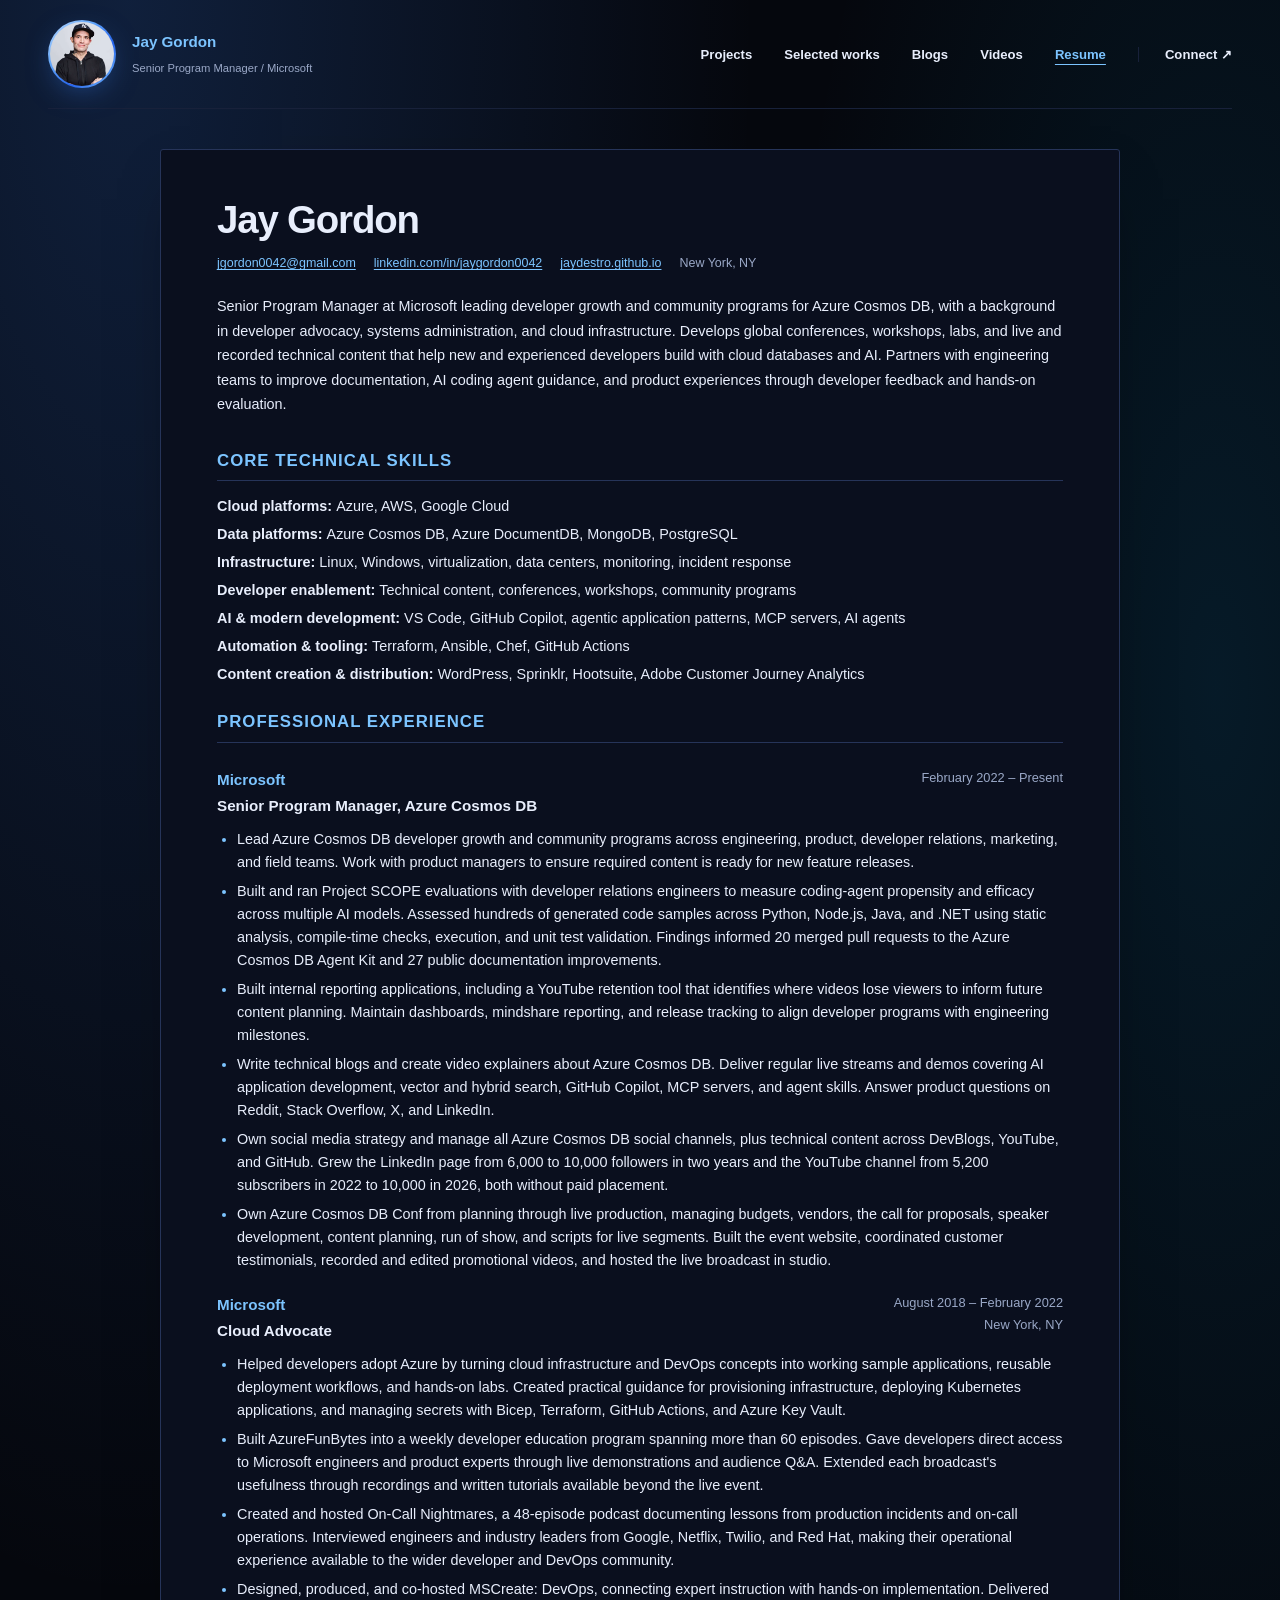
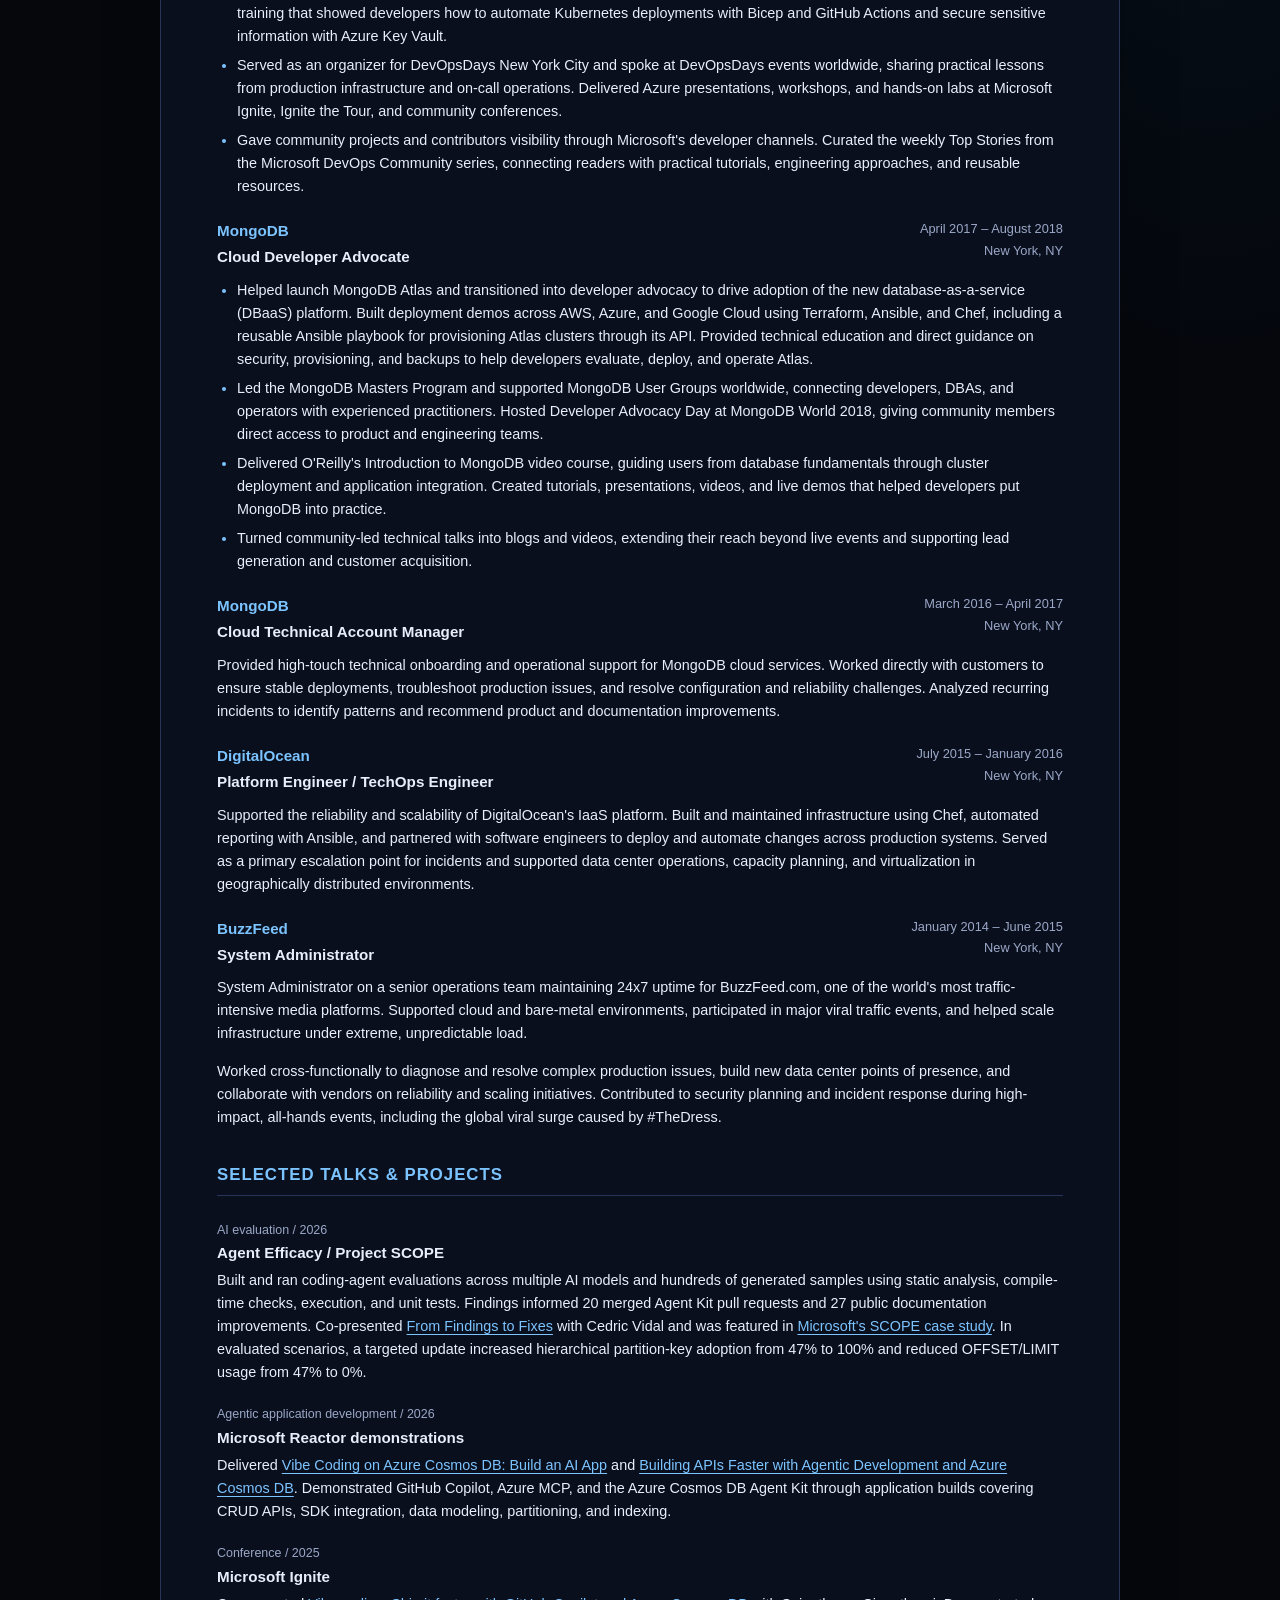
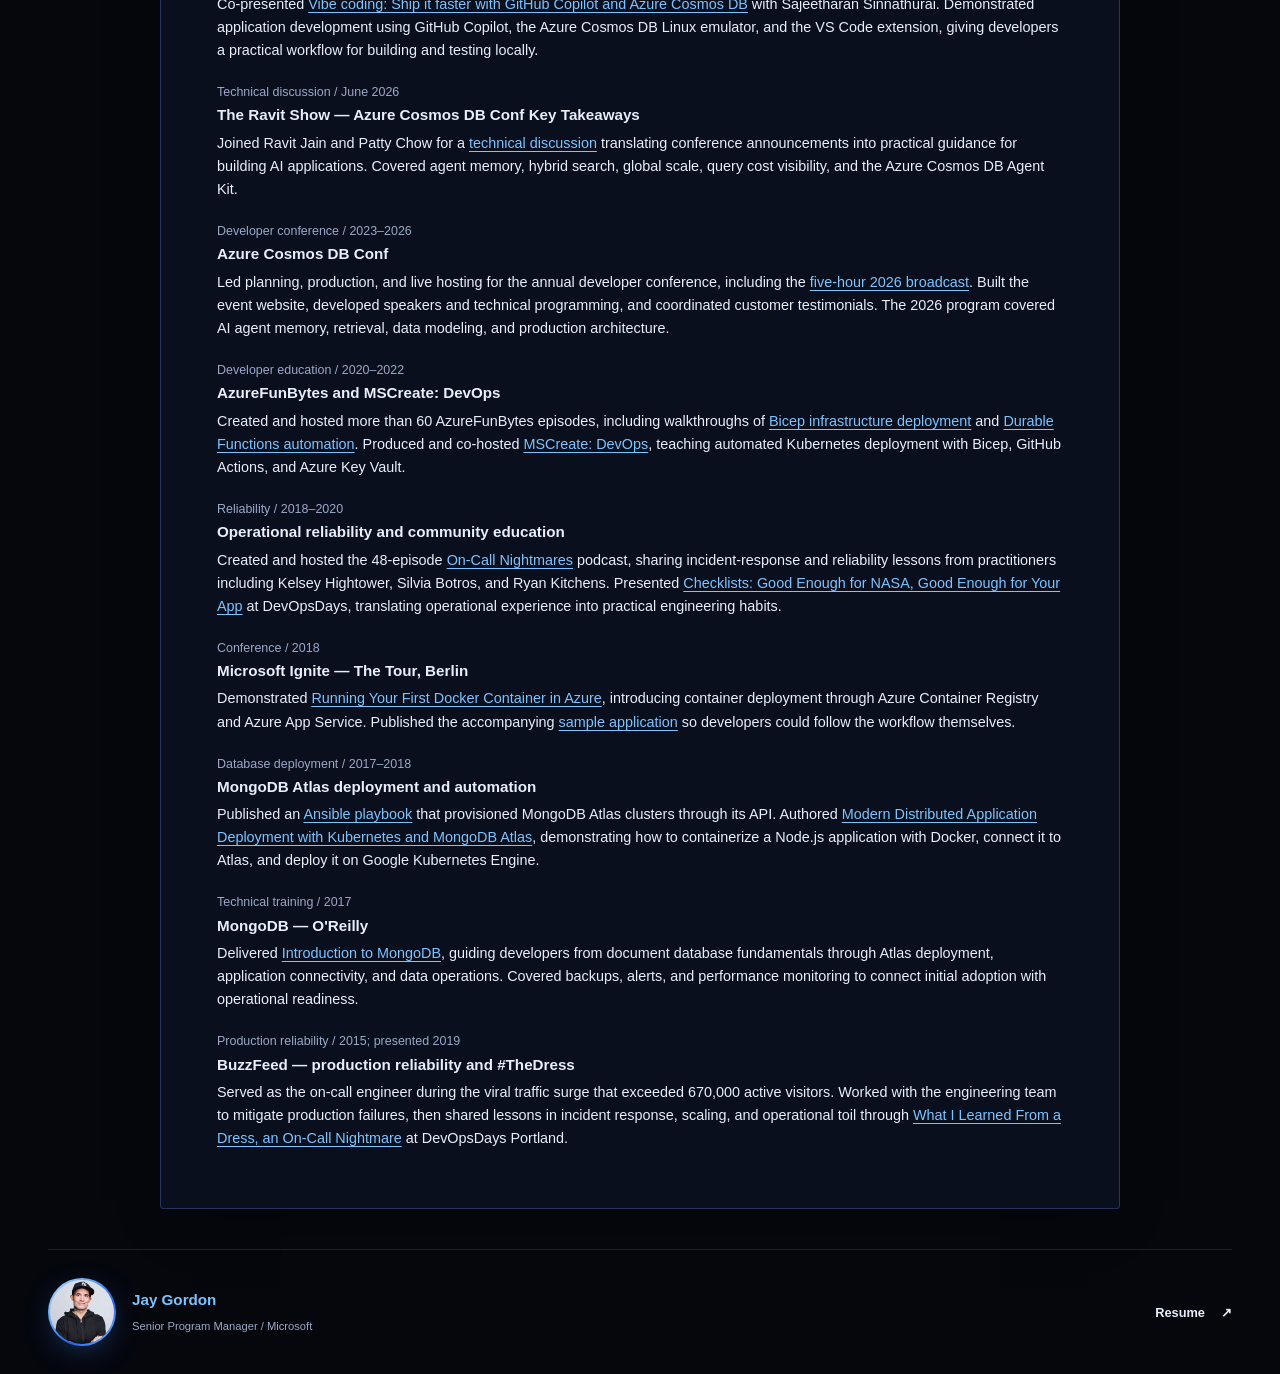
==== resume.html @ 2d87e518 "Refine portfolio layout and add document-style resume Separate blogs and videos with five featured e" ====
<!doctype html>
<html lang="en">
  <head>
    <meta charset="utf-8">
    <meta name="viewport" content="width=device-width, initial-scale=1">
    <meta name="theme-color" content="#05070d">
    <meta name="description" content="Jay Gordon's resume: developer growth, community programs, AI coding-agent evaluation, and cloud infrastructure experience at Microsoft, MongoDB, DigitalOcean, and BuzzFeed.">
    <meta property="og:type" content="website">
    <meta property="og:title" content="Resume | Jay Gordon">
    <meta property="og:description" content="Professional experience, technical skills, and selected talks and projects from Jay Gordon.">
    <meta property="og:url" content="https://jaydestro.github.io/resume.html">
    <meta property="og:image" content="https://jaydestro.github.io/headshot-960.jpg">
    <meta property="og:image:alt" content="Headshot of Jay Gordon">
    <title>Resume | Jay Gordon</title>
    <link rel="canonical" href="https://jaydestro.github.io/resume.html">
    <link rel="icon" href="favicon.svg" type="image/svg+xml">
    <link rel="stylesheet" href="styles.css">
  </head>
  <body>
    <a class="skip-link" href="#main">Skip to content</a>
    <header class="site-header wrap">
      <a class="site-identity" href="./" aria-label="Jay Gordon home">
        <span class="portrait-frame"><img src="headshot-480.webp" width="64" height="64" alt="" fetchpriority="high"></span>
        <span class="identity-copy"><span class="portrait-name">Jay Gordon</span><span>Senior Program Manager / Microsoft</span></span>
      </a>
      <nav aria-label="Main navigation">
        <a href="./#projects">Projects</a>
        <a href="./#selected-works">Selected works</a>
        <a href="./#blogs">Blogs</a>
        <a href="./#videos">Videos</a>
        <a href="resume.html" aria-current="page">Resume</a>
        <a href="./#connect">Connect <span aria-hidden="true">&#8599;</span></a>
      </nav>
    </header>

    <main id="main" class="resume-page wrap">
      <section class="resume-intro" aria-labelledby="resume-title">
        <h1 id="resume-title">Jay Gordon</h1>
        <div class="resume-contact">
          <a href="mailto:jgordon0042@gmail.com">jgordon0042@gmail.com</a>
          <a href="https://www.linkedin.com/in/jaygordon0042/">linkedin.com/in/jaygordon0042</a>
          <a href="https://jaydestro.github.io/">jaydestro.github.io</a>
          <span>New York, NY</span>
        </div>
        <p class="resume-summary">Senior Program Manager at Microsoft leading developer growth and community programs for Azure Cosmos DB, with a background in developer advocacy, systems administration, and cloud infrastructure. Develops global conferences, workshops, labs, and live and recorded technical content that help new and experienced developers build with cloud databases and AI. Partners with engineering teams to improve documentation, AI coding agent guidance, and product experiences through developer feedback and hands-on evaluation.</p>
      </section>

      <section class="resume-section" aria-labelledby="skills-title">
        <div class="resume-section-heading">
          <h2 id="skills-title">Core Technical Skills</h2>
        </div>
        <dl class="resume-skills">
          <div><dt>Cloud platforms</dt><dd>Azure, AWS, Google Cloud</dd></div>
          <div><dt>Data platforms</dt><dd>Azure Cosmos DB, Azure DocumentDB, MongoDB, PostgreSQL</dd></div>
          <div><dt>Infrastructure</dt><dd>Linux, Windows, virtualization, data centers, monitoring, incident response</dd></div>
          <div><dt>Developer enablement</dt><dd>Technical content, conferences, workshops, community programs</dd></div>
          <div><dt>AI &amp; modern development</dt><dd>VS Code, GitHub Copilot, agentic application patterns, MCP servers, AI agents</dd></div>
          <div><dt>Automation &amp; tooling</dt><dd>Terraform, Ansible, Chef, GitHub Actions</dd></div>
          <div><dt>Content creation &amp; distribution</dt><dd>WordPress, Sprinklr, Hootsuite, Adobe Customer Journey Analytics</dd></div>
        </dl>
      </section>

      <section class="resume-section" aria-labelledby="experience-title">
        <div class="resume-section-heading">
          <h2 id="experience-title">Professional Experience</h2>
        </div>
        <div class="resume-experience">
          <article class="resume-role">
            <header class="resume-role-heading">
              <div><p class="eyebrow">Microsoft</p><h3>Senior Program Manager, Azure Cosmos DB</h3></div>
              <p class="resume-date"><time datetime="2022-02">February 2022</time> &ndash; Present</p>
            </header>
            <ul>
              <li>Lead Azure Cosmos DB developer growth and community programs across engineering, product, developer relations, marketing, and field teams. Work with product managers to ensure required content is ready for new feature releases.</li>
              <li>Built and ran Project SCOPE evaluations with developer relations engineers to measure coding-agent propensity and efficacy across multiple AI models. Assessed hundreds of generated code samples across Python, Node.js, Java, and .NET using static analysis, compile-time checks, execution, and unit test validation. Findings informed 20 merged pull requests to the Azure Cosmos DB Agent Kit and 27 public documentation improvements.</li>
              <li>Built internal reporting applications, including a YouTube retention tool that identifies where videos lose viewers to inform future content planning. Maintain dashboards, mindshare reporting, and release tracking to align developer programs with engineering milestones.</li>
              <li>Write technical blogs and create video explainers about Azure Cosmos DB. Deliver regular live streams and demos covering AI application development, vector and hybrid search, GitHub Copilot, MCP servers, and agent skills. Answer product questions on Reddit, Stack Overflow, X, and LinkedIn.</li>
              <li>Own social media strategy and manage all Azure Cosmos DB social channels, plus technical content across DevBlogs, YouTube, and GitHub. Grew the LinkedIn page from 6,000 to 10,000 followers in two years and the YouTube channel from 5,200 subscribers in 2022 to 10,000 in 2026, both without paid placement.</li>
              <li>Own Azure Cosmos DB Conf from planning through live production, managing budgets, vendors, the call for proposals, speaker development, content planning, run of show, and scripts for live segments. Built the event website, coordinated customer testimonials, recorded and edited promotional videos, and hosted the live broadcast in studio.</li>
            </ul>
          </article>
          <article class="resume-role">
            <header class="resume-role-heading">
              <div><p class="eyebrow">Microsoft</p><h3>Cloud Advocate</h3></div>
              <p class="resume-date"><time datetime="2018-08">August 2018</time> &ndash; <time datetime="2022-02">February 2022</time><span>New York, NY</span></p>
            </header>
            <ul>
              <li>Helped developers adopt Azure by turning cloud infrastructure and DevOps concepts into working sample applications, reusable deployment workflows, and hands-on labs. Created practical guidance for provisioning infrastructure, deploying Kubernetes applications, and managing secrets with Bicep, Terraform, GitHub Actions, and Azure Key Vault.</li>
              <li>Built AzureFunBytes into a weekly developer education program spanning more than 60 episodes. Gave developers direct access to Microsoft engineers and product experts through live demonstrations and audience Q&amp;A. Extended each broadcast's usefulness through recordings and written tutorials available beyond the live event.</li>
              <li>Created and hosted On-Call Nightmares, a 48-episode podcast documenting lessons from production incidents and on-call operations. Interviewed engineers and industry leaders from Google, Netflix, Twilio, and Red Hat, making their operational experience available to the wider developer and DevOps community.</li>
              <li>Designed, produced, and co-hosted MSCreate: DevOps, connecting expert instruction with hands-on implementation. Delivered training that showed developers how to automate Kubernetes deployments with Bicep and GitHub Actions and secure sensitive information with Azure Key Vault.</li>
              <li>Served as an organizer for DevOpsDays New York City and spoke at DevOpsDays events worldwide, sharing practical lessons from production infrastructure and on-call operations. Delivered Azure presentations, workshops, and hands-on labs at Microsoft Ignite, Ignite the Tour, and community conferences.</li>
              <li>Gave community projects and contributors visibility through Microsoft's developer channels. Curated the weekly Top Stories from the Microsoft DevOps Community series, connecting readers with practical tutorials, engineering approaches, and reusable resources.</li>
            </ul>
          </article>
          <article class="resume-role">
            <header class="resume-role-heading">
              <div><p class="eyebrow">MongoDB</p><h3>Cloud Developer Advocate</h3></div>
              <p class="resume-date"><time datetime="2017-04">April 2017</time> &ndash; <time datetime="2018-08">August 2018</time><span>New York, NY</span></p>
            </header>
            <ul>
              <li>Helped launch MongoDB Atlas and transitioned into developer advocacy to drive adoption of the new database-as-a-service (DBaaS) platform. Built deployment demos across AWS, Azure, and Google Cloud using Terraform, Ansible, and Chef, including a reusable Ansible playbook for provisioning Atlas clusters through its API. Provided technical education and direct guidance on security, provisioning, and backups to help developers evaluate, deploy, and operate Atlas.</li>
              <li>Led the MongoDB Masters Program and supported MongoDB User Groups worldwide, connecting developers, DBAs, and operators with experienced practitioners. Hosted Developer Advocacy Day at MongoDB World 2018, giving community members direct access to product and engineering teams.</li>
              <li>Delivered O'Reilly's Introduction to MongoDB video course, guiding users from database fundamentals through cluster deployment and application integration. Created tutorials, presentations, videos, and live demos that helped developers put MongoDB into practice.</li>
              <li>Turned community-led technical talks into blogs and videos, extending their reach beyond live events and supporting lead generation and customer acquisition.</li>
            </ul>
          </article>
          <article class="resume-role">
            <header class="resume-role-heading">
              <div><p class="eyebrow">MongoDB</p><h3>Cloud Technical Account Manager</h3></div>
              <p class="resume-date"><time datetime="2016-03">March 2016</time> &ndash; <time datetime="2017-04">April 2017</time><span>New York, NY</span></p>
            </header>
            <p>Provided high-touch technical onboarding and operational support for MongoDB cloud services. Worked directly with customers to ensure stable deployments, troubleshoot production issues, and resolve configuration and reliability challenges. Analyzed recurring incidents to identify patterns and recommend product and documentation improvements.</p>
          </article>
          <article class="resume-role">
            <header class="resume-role-heading">
              <div><p class="eyebrow">DigitalOcean</p><h3>Platform Engineer / TechOps Engineer</h3></div>
              <p class="resume-date"><time datetime="2015-07">July 2015</time> &ndash; <time datetime="2016-01">January 2016</time><span>New York, NY</span></p>
            </header>
            <p>Supported the reliability and scalability of DigitalOcean's IaaS platform. Built and maintained infrastructure using Chef, automated reporting with Ansible, and partnered with software engineers to deploy and automate changes across production systems. Served as a primary escalation point for incidents and supported data center operations, capacity planning, and virtualization in geographically distributed environments.</p>
          </article>
          <article class="resume-role">
            <header class="resume-role-heading">
              <div><p class="eyebrow">BuzzFeed</p><h3>System Administrator</h3></div>
              <p class="resume-date"><time datetime="2014-01">January 2014</time> &ndash; <time datetime="2015-06">June 2015</time><span>New York, NY</span></p>
            </header>
            <p>System Administrator on a senior operations team maintaining 24x7 uptime for BuzzFeed.com, one of the world's most traffic-intensive media platforms. Supported cloud and bare-metal environments, participated in major viral traffic events, and helped scale infrastructure under extreme, unpredictable load.</p>
            <p>Worked cross-functionally to diagnose and resolve complex production issues, build new data center points of presence, and collaborate with vendors on reliability and scaling initiatives. Contributed to security planning and incident response during high-impact, all-hands events, including the global viral surge caused by #TheDress.</p>
          </article>
        </div>
      </section>

      <section class="resume-section" aria-labelledby="resume-work-title">
        <div class="resume-section-heading">
          <h2 id="resume-work-title">Selected Talks &amp; Projects</h2>
        </div>
        <div class="selected-work-grid">
          <article class="selected-work">
            <p class="eyebrow">AI evaluation / 2026</p>
            <h3>Agent Efficacy / Project SCOPE</h3>
            <p>Built and ran coding-agent evaluations across multiple AI models and hundreds of generated samples using static analysis, compile-time checks, execution, and unit tests. Findings informed 20 merged Agent Kit pull requests and 27 public documentation improvements. Co-presented <a href="https://www.youtube.com/watch?v=SxaKOmqX-rk">From Findings to Fixes</a> with Cedric Vidal and was featured in <a href="https://opensource.microsoft.com/blog/2026/10/19/introducing-scope-open-source-evaluation-for-ai-coding-agents/">Microsoft's SCOPE case study</a>. In evaluated scenarios, a targeted update increased hierarchical partition-key adoption from 47% to 100% and reduced OFFSET/LIMIT usage from 47% to 0%.</p>
          </article>
          <article class="selected-work">
            <p class="eyebrow">Agentic application development / 2026</p>
            <h3>Microsoft Reactor demonstrations</h3>
            <p>Delivered <a href="https://developer.microsoft.com/en-us/reactor/events/26885/">Vibe Coding on Azure Cosmos DB: Build an AI App</a> and <a href="https://developer.microsoft.com/en-us/reactor/events/27410/">Building APIs Faster with Agentic Development and Azure Cosmos DB</a>. Demonstrated GitHub Copilot, Azure MCP, and the Azure Cosmos DB Agent Kit through application builds covering CRUD APIs, SDK integration, data modeling, partitioning, and indexing.</p>
          </article>
          <article class="selected-work">
            <p class="eyebrow">Conference / 2025</p>
            <h3>Microsoft Ignite</h3>
            <p>Co-presented <a href="https://ignite.microsoft.com/en-US/sessions/THR708">Vibe coding: Ship it faster with GitHub Copilot and Azure Cosmos DB</a> with Sajeetharan Sinnathurai. Demonstrated application development using GitHub Copilot, the Azure Cosmos DB Linux emulator, and the VS Code extension, giving developers a practical workflow for building and testing locally.</p>
          </article>
          <article class="selected-work">
            <p class="eyebrow">Technical discussion / June 2026</p>
            <h3>The Ravit Show &mdash; Azure Cosmos DB Conf Key Takeaways</h3>
            <p>Joined Ravit Jain and Patty Chow for a <a href="https://www.youtube.com/watch?v=kJ-iS2vls7o">technical discussion</a> translating conference announcements into practical guidance for building AI applications. Covered agent memory, hybrid search, global scale, query cost visibility, and the Azure Cosmos DB Agent Kit.</p>
          </article>
          <article class="selected-work">
            <p class="eyebrow">Developer conference / 2023&ndash;2026</p>
            <h3>Azure Cosmos DB Conf</h3>
            <p>Led planning, production, and live hosting for the annual developer conference, including the <a href="https://developer.azurecosmosdb.com/conf/">five-hour 2026 broadcast</a>. Built the event website, developed speakers and technical programming, and coordinated customer testimonials. The 2026 program covered AI agent memory, retrieval, data modeling, and production architecture.</p>
          </article>
          <article class="selected-work">
            <p class="eyebrow">Developer education / 2020&ndash;2022</p>
            <h3>AzureFunBytes and MSCreate: DevOps</h3>
            <p>Created and hosted more than 60 AzureFunBytes episodes, including walkthroughs of <a href="https://devblogs.microsoft.com/devops/azurefunbytes-intro-to-bicep/">Bicep infrastructure deployment</a> and <a href="https://devblogs.microsoft.com/devops/azurefunbytes-episode-65-azure-durable-functions-for-automation-with-lbugnion/">Durable Functions automation</a>. Produced and co-hosted <a href="https://techcommunity.microsoft.com/discussions/itopstalkforum/join-us-at-mscreate-devops-on-learntv-october-21-2021/2860821/">MSCreate: DevOps</a>, teaching automated Kubernetes deployment with Bicep, GitHub Actions, and Azure Key Vault.</p>
          </article>
          <article class="selected-work">
            <p class="eyebrow">Reliability / 2018&ndash;2020</p>
            <h3>Operational reliability and community education</h3>
            <p>Created and hosted the 48-episode <a href="https://podcasts.apple.com/ca/podcast/on-call-nightmares-podcast/id1447430839">On-Call Nightmares</a> podcast, sharing incident-response and reliability lessons from practitioners including Kelsey Hightower, Silvia Botros, and Ryan Kitchens. Presented <a href="https://devopsdays.org/events/2019-new-york-city/program">Checklists: Good Enough for NASA, Good Enough for Your App</a> at DevOpsDays, translating operational experience into practical engineering habits.</p>
          </article>
          <article class="selected-work">
            <p class="eyebrow">Conference / 2018</p>
            <h3>Microsoft Ignite &mdash; The Tour, Berlin</h3>
            <p>Demonstrated <a href="https://learn.microsoft.com/en-us/shows/devops-lab/running-your-first-docker-container-in-azure">Running Your First Docker Container in Azure</a>, introducing container deployment through Azure Container Registry and Azure App Service. Published the accompanying <a href="https://github.com/jaydestro/demo-app">sample application</a> so developers could follow the workflow themselves.</p>
          </article>
          <article class="selected-work">
            <p class="eyebrow">Database deployment / 2017&ndash;2018</p>
            <h3>MongoDB Atlas deployment and automation</h3>
            <p>Published an <a href="https://github.com/jaydestro/atlas-ansible">Ansible playbook</a> that provisioned MongoDB Atlas clusters through its API. Authored <a href="https://medium.com/google-cloud/modern-distributed-application-deployment-with-kubernetes-and-mongodb-atlas-4ec9eff5bab2">Modern Distributed Application Deployment with Kubernetes and MongoDB Atlas</a>, demonstrating how to containerize a Node.js application with Docker, connect it to Atlas, and deploy it on Google Kubernetes Engine.</p>
          </article>
          <article class="selected-work">
            <p class="eyebrow">Technical training / 2017</p>
            <h3>MongoDB &mdash; O'Reilly</h3>
            <p>Delivered <a href="https://www.oreilly.com/videos/introduction-to-mongodb/9781492027065/">Introduction to MongoDB</a>, guiding developers from document database fundamentals through Atlas deployment, application connectivity, and data operations. Covered backups, alerts, and performance monitoring to connect initial adoption with operational readiness.</p>
          </article>
          <article class="selected-work">
            <p class="eyebrow">Production reliability / 2015; presented 2019</p>
            <h3>BuzzFeed &mdash; production reliability and #TheDress</h3>
            <p>Served as the on-call engineer during the viral traffic surge that exceeded 670,000 active visitors. Worked with the engineering team to mitigate production failures, then shared lessons in incident response, scaling, and operational toil through <a href="https://devopsdays.org/events/2019-portland/program/jay-gordon">What I Learned From a Dress, an On-Call Nightmare</a> at DevOpsDays Portland.</p>
          </article>
        </div>
      </section>
    </main>
    <footer class="site-footer wrap">
      <a class="site-identity" href="./" aria-label="Jay Gordon home">
        <span class="portrait-frame"><img src="headshot-480.webp" width="64" height="64" alt="" loading="lazy"></span>
        <span class="identity-copy"><span class="portrait-name">Jay Gordon</span><span>Senior Program Manager / Microsoft</span></span>
      </a>
      <a class="text-link" href="resume.html" aria-current="page">Resume <span aria-hidden="true">&#8599;</span></a>
    </footer>
  </body>
</html>
---- styles.css ----
:root {
  color-scheme: dark;
  --paper: #05070d;
  --ink: #e8eefc;
  --muted: #9aa8c7;
  --line: #18213a;
  --line-strong: #263459;
  --surface: #0a0f1e;
  --surface-raised: #0b1430;
  --accent: #60a5fa;
  --accent-ink: #05070d;
  --accent-soft: #7cc4ff;
  --gradient-accent: linear-gradient(135deg, #93c5fd 0%, #60a5fa 45%, #3b82f6 100%);
  --gradient-accent-hover: linear-gradient(135deg, #bfdbfe 0%, #93c5fd 45%, #60a5fa 100%);
  --gradient-text: linear-gradient(100deg, #bfdbfe 0%, #60a5fa 55%, #3b82f6 100%);
  --gradient-panel: linear-gradient(160deg, #12285a 0%, #0b1430 55%, #060a18 100%);
  --gradient-card: linear-gradient(180deg, #0c1428 0%, #080d1b 100%);
  --gradient-card-featured: linear-gradient(160deg, #13295a 0%, #0b1736 60%, #080d1b 100%);
  --gradient-band: linear-gradient(180deg, #070c1a 0%, #0b1530 50%, #070c1a 100%);
  --serif: Georgia, "Times New Roman", serif;
  --sans: "Segoe UI", "Helvetica Neue", Arial, sans-serif;
}

* { box-sizing: border-box; }
html { scroll-behavior: smooth; scroll-padding-top: 2rem; }
body { margin: 0; background: radial-gradient(ellipse 70% 50% at 10% 0%, rgba(59, 130, 246, .20), transparent 70%), radial-gradient(ellipse 50% 40% at 95% 15%, rgba(14, 165, 233, .12), transparent 70%), var(--paper); color: var(--ink); font-family: var(--sans); -webkit-font-smoothing: antialiased; }
a { color: inherit; text-decoration: none; }
a:hover { text-decoration: underline; text-underline-offset: .25em; }
a:focus-visible { outline: 3px solid var(--accent); outline-offset: 6px; border-radius: 2px; }
::selection { background: var(--accent); color: var(--accent-ink); }
p { line-height: 1.7; }
h1, h2, h3, p { margin-top: 0; }
.wrap { width: min(1200px, calc(100% - 96px)); margin-inline: auto; }
.serif { font-family: var(--serif); font-style: italic; font-weight: 400; }
h1 .serif, h2 .serif { color: var(--accent-soft); background: var(--gradient-text); -webkit-background-clip: text; background-clip: text; -webkit-text-fill-color: transparent; padding-right: .08em; }
.eyebrow { font-size: .69rem; font-weight: 650; letter-spacing: .13em; text-transform: uppercase; }
.skip-link { position: absolute; top: -100px; left: 16px; padding: 12px 20px; background: var(--accent); color: var(--accent-ink); z-index: 5; }
.skip-link:focus { top: 12px; }
.site-header { min-height: 108px; display: flex; flex-wrap: wrap; justify-content: space-between; align-items: center; gap: 24px; padding-block: 20px; border-bottom: 1px solid var(--line); }
.site-identity { display: inline-flex; align-items: center; gap: 16px; }
.site-identity:hover { text-decoration: none; }
.identity-copy { display: flex; flex-direction: column; gap: 6px; font-size: .7rem; color: var(--muted); line-height: 1.5; }
nav { display: flex; align-items: center; gap: 32px; font-size: .82rem; font-weight: 600; }
nav a:last-child { padding-left: 26px; border-left: 1px solid var(--line); }
nav a[aria-current="page"] { color: var(--accent-soft); text-decoration: underline; text-underline-offset: .4em; }
.hero { display: grid; grid-template-columns: minmax(0, 1fr) minmax(0, 1fr); gap: 56px; padding-block: 64px 80px; align-items: center; }
h1 { font-size: clamp(3.8rem, 6.7vw, 6rem); font-weight: 550; line-height: 1.02; letter-spacing: -.065em; margin-bottom: 30px; }
.hero-intro { font-size: 1.18rem; font-weight: 550; margin-bottom: 12px; letter-spacing: -.02em; }
.hero-description { max-width: 520px; font-size: .94rem; color: var(--muted); }
.hero-actions, .connect-links { display: flex; align-items: center; flex-wrap: wrap; gap: 26px; margin-top: 30px; }
.hero-social-links { display: flex; align-items: center; flex-wrap: wrap; gap: 26px; }
.button { display: inline-flex; align-items: center; justify-content: center; gap: 24px; padding: 16px 21px; background: var(--gradient-accent); color: var(--accent-ink); border: 0; border-radius: 2px; font-size: .8rem; font-weight: 600; box-shadow: 0 8px 24px -10px rgba(59, 130, 246, .7); transition: box-shadow .15s; }
.button:hover { background: var(--gradient-accent-hover); box-shadow: 0 10px 30px -8px rgba(96, 165, 250, .85); text-decoration: none; }
.text-link { font-size: .8rem; font-weight: 600; display: inline-flex; gap: 16px; align-items: center; }
.portrait-frame { flex: 0 0 68px; padding: 2px; border-radius: 50%; background: linear-gradient(135deg, #bfdbfe 0%, #60a5fa 35%, #2563eb 65%, #7cc4ff 100%); box-shadow: 0 8px 32px -12px rgba(59, 130, 246, .65); }
.portrait-frame img { display: block; width: 64px; height: 64px; object-fit: cover; object-position: center 20%; border-radius: 50%; }
.portrait-name { color: var(--accent-soft); font-size: .95rem; font-weight: 650; }
.hero-video { min-width: 0; margin: 0; }
.video-frame { overflow: hidden; border: 1px solid var(--line-strong); border-radius: 6px; background: var(--surface); box-shadow: 0 24px 70px -35px rgba(59, 130, 246, .5); }
.video-frame iframe { display: block; width: 100%; height: auto; aspect-ratio: 16 / 9; border: 0; }
.hero-video figcaption { display: flex; flex-wrap: wrap; justify-content: space-between; align-items: center; gap: 12px; margin-top: 16px; color: var(--muted); font-size: .7rem; }
.hero-video .text-link { font-size: .7rem; }
.focus-strip { border-block: 1px solid var(--line); background: linear-gradient(90deg, rgba(59, 130, 246, .10), transparent 60%); }
.focus-content { min-height: 82px; display: flex; align-items: center; gap: 44px; }
.focus-content .eyebrow { white-space: nowrap; color: var(--muted); }
.focus-content p, .focus-content .eyebrow { margin-bottom: 0; }
.focus-content p { font-size: .9rem; font-weight: 500; }
.focus-content p span { color: var(--muted); margin-inline: 25px; }
.section { padding-block: 86px; }
.section-heading { display: flex; justify-content: space-between; align-items: end; gap: 24px; margin-bottom: 38px; }
.section-heading .text-link { margin-bottom: 8px; }
.section .eyebrow { margin-bottom: 15px; }
h2 { font-size: clamp(2.4rem, 4vw, 3.5rem); line-height: 1.1; letter-spacing: -.055em; font-weight: 500; margin-bottom: 0; }
.project-grid { display: grid; grid-template-columns: repeat(2, minmax(0, 1fr)); gap: 18px; }
.project-card { position: relative; padding: 27px 25px 22px; border: 1px solid var(--line); display: flex; flex-direction: column; background: var(--gradient-card); border-radius: 3px; }
.project-card.featured { background: var(--gradient-card-featured); border-color: #2c4a8a; }
.card-top { display: flex; align-items: center; justify-content: space-between; gap: 10px; margin-bottom: 50px; }
.project-number { font-family: var(--serif); font-style: italic; font-size: 1rem; color: var(--muted); }
.tag { border: 1px solid var(--line-strong); color: var(--muted); border-radius: 30px; font-size: .57rem; padding: 5px 9px; }
.project-card h3 { font-size: 1.5rem; line-height: 1.2; letter-spacing: -.04em; font-weight: 550; margin-bottom: 18px; padding-right: 20px; }
.project-card h3 a::after { content: ""; position: absolute; inset: 0; }
.project-card:focus-within { outline: 3px solid var(--accent); outline-offset: 4px; }
.project-card:hover { border-color: var(--accent-soft); }
.card-arrow { position: absolute; right: 25px; font-size: 1.1rem; font-weight: 400; }
.project-card > p { font-size: .83rem; color: var(--muted); margin-bottom: 28px; }
.card-bottom { display: flex; flex-wrap: wrap; gap: 8px 14px; justify-content: space-between; border-top: 1px solid var(--line-strong); padding-top: 17px; margin-top: auto; font-size: .59rem; color: var(--muted); line-height: 1.5; }
.selected-work-grid { display: grid; grid-template-columns: repeat(2, minmax(0, 1fr)); gap: 0 36px; }
.selected-work { border-top: 1px solid var(--line-strong); padding-block: 24px; }
.selected-work .eyebrow { color: var(--muted); margin-bottom: 10px; }
.selected-work h3 { font-size: 1.13rem; line-height: 1.35; letter-spacing: -.02em; font-weight: 550; margin-bottom: 10px; }
.selected-work p:not(.eyebrow) { font-size: .82rem; color: var(--muted); margin-bottom: 0; }
.selected-work a { color: var(--accent-soft); text-decoration: underline; text-decoration-color: var(--line-strong); text-underline-offset: .2em; }
.selected-work a:hover { text-decoration-color: currentColor; }
.talks-section { background: var(--gradient-band); border-block: 1px solid var(--line); }
.talks-layout { display: grid; grid-template-columns: .8fr 1.4fr; gap: 64px; }
.talks-intro > p:not(.eyebrow) { font-size: .9rem; color: var(--muted); max-width: 300px; margin-top: 24px; margin-bottom: 26px; }
.talk { position: relative; display: block; padding: 23px 34px 23px 0; border-top: 1px solid var(--line-strong); }
.talk:first-child { padding-top: 0; border-top: 0; }
.talk .eyebrow { display: block; font-size: .59rem; color: var(--muted); margin-bottom: 10px; }
.talk h3 { font-size: 1.05rem; line-height: 1.4; letter-spacing: -.02em; font-weight: 550; margin-bottom: 0; }
.talk p { font-size: .8rem; color: var(--muted); margin-bottom: 0; }
.talk:hover { text-decoration: none; }
.talk:hover h3 { text-decoration: underline; text-underline-offset: .2em; }
.talk-arrow { position: absolute; top: 45px; right: 0; }
.talk:first-child .talk-arrow { top: 22px; }
.more-talks { border-top: 1px solid var(--line-strong); }
.more-talks summary { padding-block: 20px; cursor: pointer; color: var(--accent-soft); font-size: .85rem; font-weight: 600; }
.more-talks summary:hover { text-decoration: underline; text-underline-offset: .25em; }
.more-talks summary:focus-visible { outline: 3px solid var(--accent); outline-offset: 4px; border-radius: 2px; }
.see-less, .more-talks[open] .see-more { display: none; }
.more-talks[open] .see-less { display: inline; }
.more-talks-list > .talk:first-child { border-top: 1px solid var(--line-strong); padding-top: 23px; }
.more-talks-list > .talk:first-child .talk-arrow { top: 45px; }
.archive-link { margin-block: 12px 24px; color: var(--accent-soft); }
.connect-section { display: grid; grid-template-columns: 1.1fr 1fr; gap: 70px; }
.connect-copy > p { color: var(--muted); font-size: .92rem; }
.connect-links { margin-block: 25px; }
.connect-copy .project-note { font-size: .76rem; max-width: 410px; }
.site-footer { display: flex; gap: 24px; align-items: center; justify-content: space-between; border-top: 1px solid var(--line); padding-block: 28px; }
.resume-page { width: min(960px, calc(100% - 96px)); margin-block: 40px; padding: 48px 56px; background: var(--surface); border: 1px solid var(--line-strong); border-radius: 3px; box-shadow: 0 20px 60px -30px rgba(0, 0, 0, .6); font-size: .9rem; line-height: 1.6; }
.resume-intro { padding-bottom: 8px; }
.resume-page h1 { font-size: 2.4rem; font-weight: 700; line-height: 1.15; letter-spacing: -.03em; margin-bottom: 12px; }
.resume-summary { margin-block: 20px 0; }
.resume-contact { display: flex; flex-wrap: wrap; gap: 4px 18px; font-size: .78rem; color: var(--muted); }
.resume-page a { color: var(--accent-soft); text-decoration: underline; text-underline-offset: .2em; overflow-wrap: anywhere; }
.resume-section { padding-top: 24px; }
.resume-section-heading { border-bottom: 1px solid var(--line-strong); padding-bottom: 8px; margin-bottom: 14px; }
.resume-page h2 { font-size: 1.05rem; font-weight: 700; line-height: 1.4; letter-spacing: .06em; text-transform: uppercase; color: var(--accent-soft); }
.resume-skills { margin: 0; }
.resume-skills > div + div { margin-top: 5px; }
.resume-skills dt, .resume-skills dd { display: inline; font-size: .9rem; }
.resume-skills dt { font-weight: 650; }
.resume-skills dt::after { content: ": "; }
.resume-skills dd { margin: 0; }
.resume-role { padding-block: 10px; }
.resume-role-heading { display: flex; justify-content: space-between; align-items: start; gap: 24px; margin-bottom: 10px; }
.resume-role-heading .eyebrow { color: var(--accent-soft); font-size: .95rem; font-weight: 700; letter-spacing: 0; text-transform: none; margin-bottom: 2px; }
.resume-role h3 { font-size: .95rem; font-weight: 600; letter-spacing: 0; line-height: 1.5; margin-bottom: 0; }
.resume-role .resume-date { flex-shrink: 0; font-size: .8rem; text-align: right; margin-bottom: 0; }
.resume-date span { display: block; }
.resume-role > p, .resume-role li { font-size: .9rem; line-height: 1.6; }
.resume-date { color: var(--muted); }
.resume-role ul { margin: 0; padding-left: 20px; }
.resume-role li + li { margin-top: 6px; }
.resume-role li::marker { color: var(--accent-soft); }
.resume-role > p:last-child { margin-bottom: 0; }
.resume-page .selected-work-grid { display: block; }
.resume-page .selected-work { border: 0; padding-block: 10px; }
.resume-page .selected-work .eyebrow { font-size: .78rem; font-weight: 400; letter-spacing: 0; text-transform: none; margin-bottom: 2px; }
.resume-page .selected-work h3 { font-size: .95rem; font-weight: 650; letter-spacing: 0; margin-bottom: 6px; }
.resume-page .selected-work p:not(.eyebrow) { font-size: .9rem; color: var(--ink); line-height: 1.6; }

@media (min-width: 1500px) {
  .hero { gap: 72px; }
}

@media (max-width: 1000px) {
  .wrap { width: calc(100% - 64px); }
  .hero { gap: 36px; padding-block: 64px; }
  h1 { font-size: 4.3rem; }
  .hero-actions { gap: 20px; }
  .project-card { padding-inline: 20px; }
  .tag { font-size: .53rem; }
  .project-card h3 { font-size: 1.3rem; }
  .card-arrow { right: 20px; }
  .focus-content { gap: 28px; }
  .focus-content p span { margin-inline: 14px; }
  .talks-layout { gap: 32px; }
  .connect-section { gap: 36px; }
}

@media (max-width: 760px) {
  .wrap { width: calc(100% - 40px); }
  .site-header { min-height: 88px; flex-wrap: wrap; padding-block: 24px; gap: 20px; }
  nav { flex-wrap: wrap; gap: 16px 18px; font-size: .73rem; }
  nav a:last-child { padding-left: 0; border-left: 0; }
  .hero { grid-template-columns: 1fr; gap: 40px; padding-block: 52px; }
  h1 { font-size: clamp(3.5rem, 11vw, 5rem); }
  .hero-description { max-width: 560px; }
  .focus-content { padding-block: 23px; flex-direction: column; align-items: start; gap: 9px; }
  .focus-content p { font-size: .82rem; }
  .focus-content p span { margin-inline: 8px; }
  .section { padding-block: 56px; }
  .section-heading { align-items: start; flex-direction: column; gap: 20px; margin-bottom: 25px; }
  .project-grid { grid-template-columns: 1fr; }
  .selected-work-grid { grid-template-columns: 1fr; }
  .project-card { padding: 25px; }
  .card-top { margin-bottom: 32px; }
  .project-card h3 { font-size: 1.6rem; }
  .project-card h3 br { display: none; }
  .project-card > p { max-width: 520px; }
  .tag { font-size: .6rem; }
  .card-arrow { right: 25px; }
  .talks-layout, .connect-section { grid-template-columns: 1fr; gap: 36px; }
  .talks-intro > p:not(.eyebrow) { max-width: 400px; }
  .talk:first-child { border-top: 1px solid var(--line-strong); padding-top: 23px; }
  .talk:first-child .talk-arrow { top: 45px; }
  .site-footer { flex-wrap: wrap; gap: 18px 24px; }
  .resume-page { width: calc(100% - 40px); margin-block: 24px; padding: 28px 20px; }
  .resume-role-heading { flex-direction: column; gap: 4px; }
  .resume-role .resume-date { text-align: left; }
}

@media (max-width: 380px) {
  .site-header { flex-direction: column; justify-content: center; gap: 16px; padding-block: 20px; }
  nav { width: 100%; justify-content: space-between; gap: 12px; font-size: .68rem; }
  .hero-actions { align-items: start; flex-direction: column; }
  .focus-content p { line-height: 2; }
}

@media (prefers-reduced-motion: reduce) {
  html { scroll-behavior: auto; }
  .button { transition: none; }
}

@media print {
  :root { color-scheme: light; }
  body { background: white; color: black; }
  .resume-page { width: 100%; margin: 0; padding: 0; background: white; border: 0; box-shadow: none; font-size: 10pt; }
  body:has(.resume-page) .site-header, body:has(.resume-page) .site-footer, body:has(.resume-page) .skip-link { display: none; }
  .resume-section { padding-top: 16px; }
  .resume-page h1 { font-size: 24pt; }
  .resume-page h2 { font-size: 12pt; }
  .resume-page p, .resume-page li, .resume-page dd, .resume-page h2, .resume-page .eyebrow, .resume-page a, .resume-contact, .resume-page .selected-work p:not(.eyebrow) { color: black; }
  .resume-skills > div { break-inside: avoid; }
  .resume-role-heading { flex-direction: row; }
  .resume-role .resume-date { text-align: right; }
  .resume-role-heading, .resume-section-heading { break-after: avoid; }
  .resume-page .selected-work { break-inside: avoid; }
}
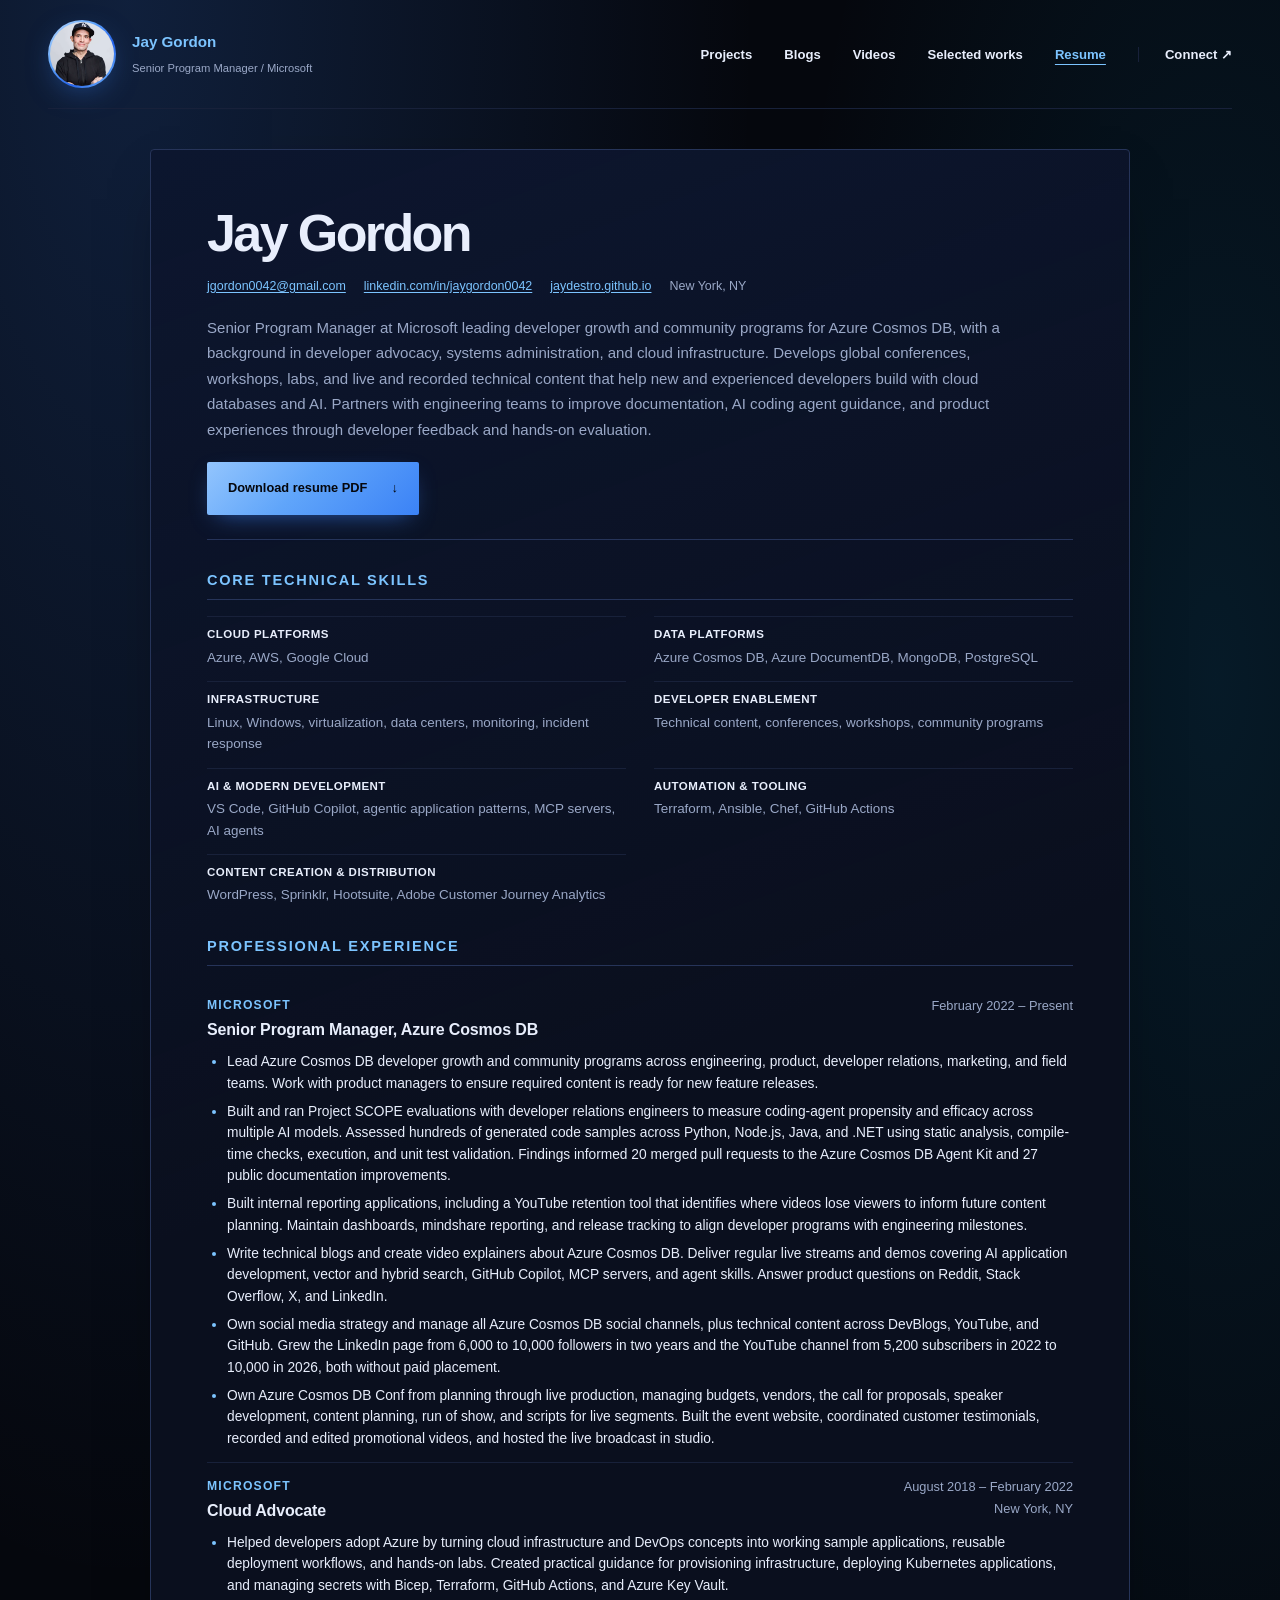
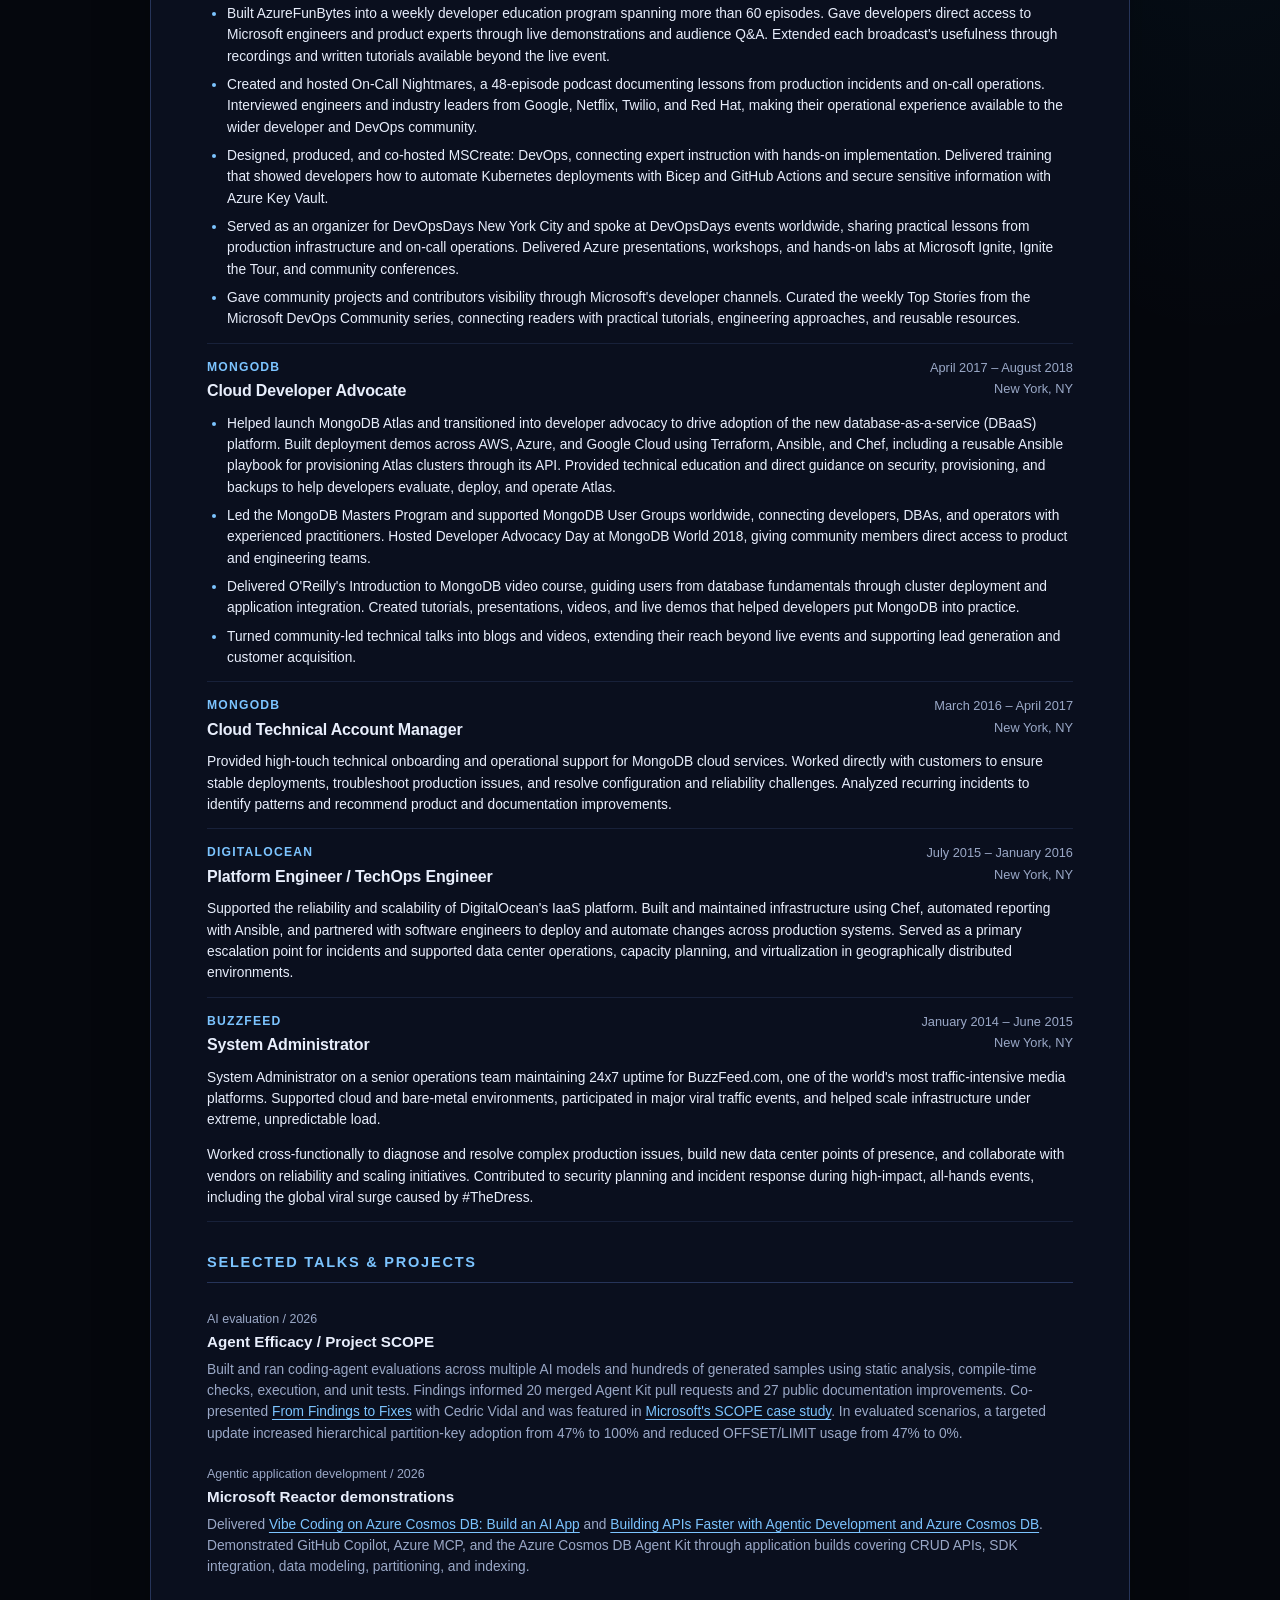
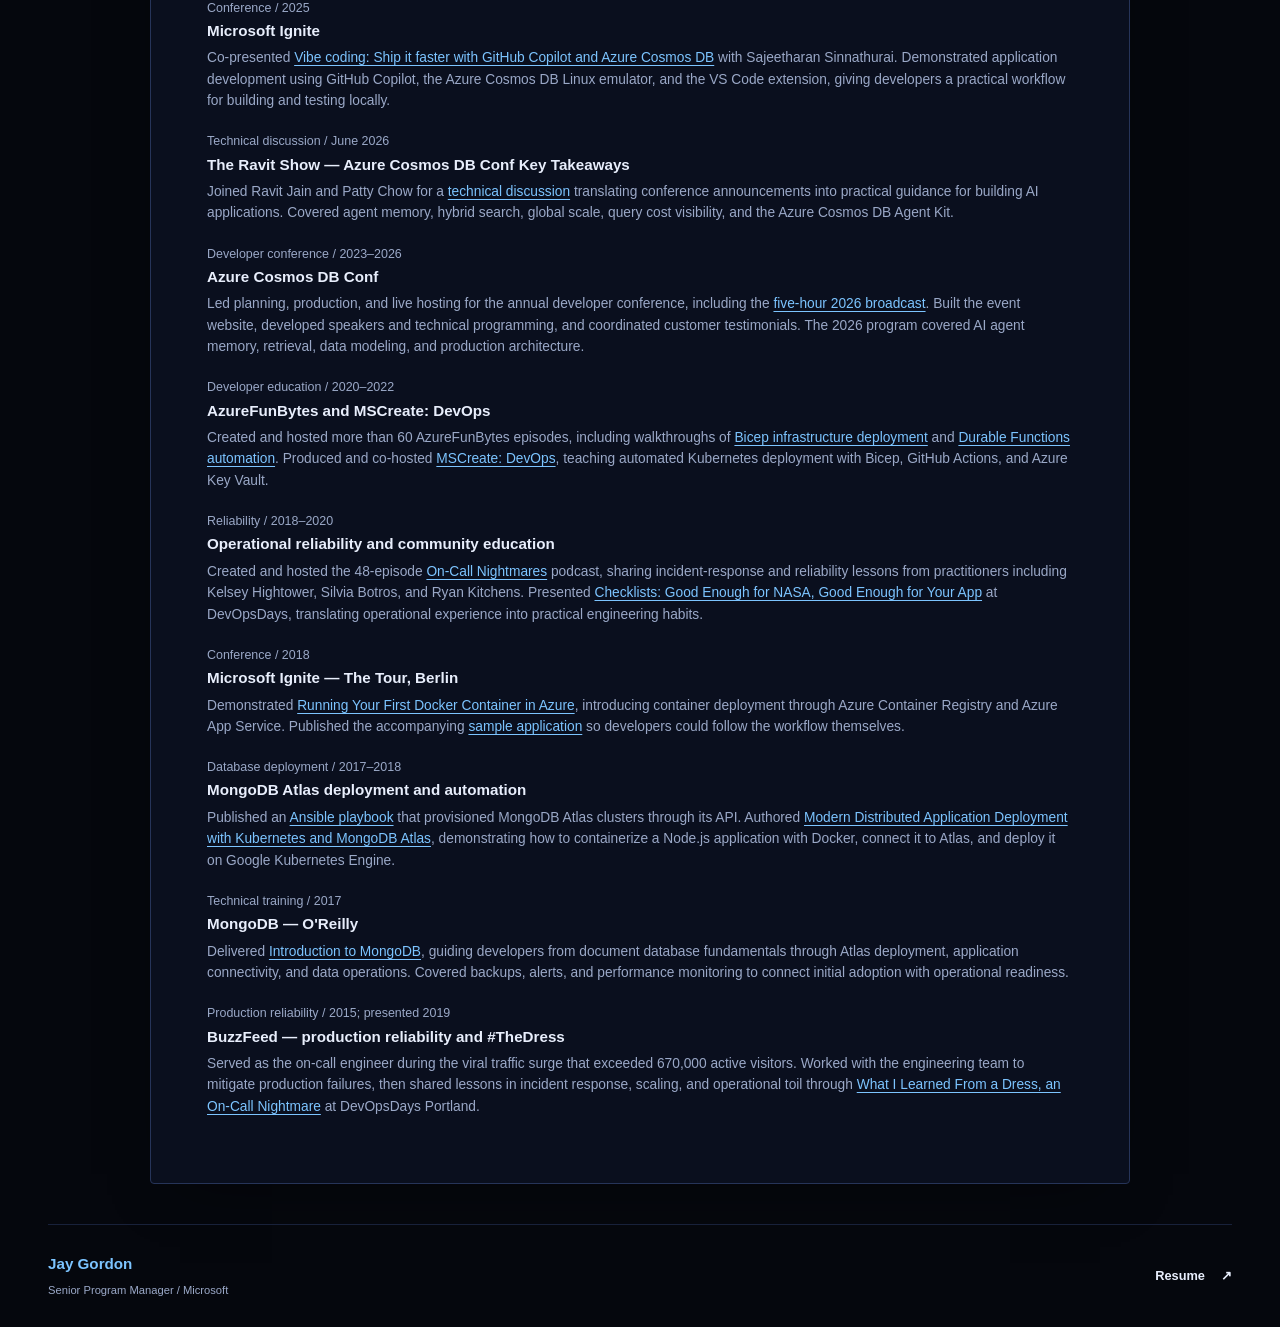
==== commit fa01481b: "Improve portfolio layout and downloadable resume Move selected works below blogs and videos, align n" ====
--- a/resume.html
+++ b/resume.html
@@ -25,9 +25,9 @@
       </a>
       <nav aria-label="Main navigation">
         <a href="./#projects">Projects</a>
-        <a href="./#selected-works">Selected works</a>
         <a href="./#blogs">Blogs</a>
         <a href="./#videos">Videos</a>
+        <a href="./#selected-works">Selected works</a>
         <a href="resume.html" aria-current="page">Resume</a>
         <a href="./#connect">Connect <span aria-hidden="true">&#8599;</span></a>
       </nav>
@@ -43,6 +43,7 @@
           <span>New York, NY</span>
         </div>
         <p class="resume-summary">Senior Program Manager at Microsoft leading developer growth and community programs for Azure Cosmos DB, with a background in developer advocacy, systems administration, and cloud infrastructure. Develops global conferences, workshops, labs, and live and recorded technical content that help new and experienced developers build with cloud databases and AI. Partners with engineering teams to improve documentation, AI coding agent guidance, and product experiences through developer feedback and hands-on evaluation.</p>
+        <a class="button resume-download" href="resume.pdf" download>Download resume PDF <span aria-hidden="true">&#8595;</span></a>
       </section>
 
       <section class="resume-section" aria-labelledby="skills-title">
@@ -194,8 +195,7 @@
       </section>
     </main>
     <footer class="site-footer wrap">
-      <a class="site-identity" href="./" aria-label="Jay Gordon home">
-        <span class="portrait-frame"><img src="headshot-480.webp" width="64" height="64" alt="" loading="lazy"></span>
+      <a class="site-identity footer-identity" href="./" aria-label="Jay Gordon home">
         <span class="identity-copy"><span class="portrait-name">Jay Gordon</span><span>Senior Program Manager / Microsoft</span></span>
       </a>
       <a class="text-link" href="resume.html" aria-current="page">Resume <span aria-hidden="true">&#8599;</span></a>
--- a/styles.css
+++ b/styles.css
@@ -52,8 +52,8 @@
 .button { display: inline-flex; align-items: center; justify-content: center; gap: 24px; padding: 16px 21px; background: var(--gradient-accent); color: var(--accent-ink); border: 0; border-radius: 2px; font-size: .8rem; font-weight: 600; box-shadow: 0 8px 24px -10px rgba(59, 130, 246, .7); transition: box-shadow .15s; }
 .button:hover { background: var(--gradient-accent-hover); box-shadow: 0 10px 30px -8px rgba(96, 165, 250, .85); text-decoration: none; }
 .text-link { font-size: .8rem; font-weight: 600; display: inline-flex; gap: 16px; align-items: center; }
-.portrait-frame { flex: 0 0 68px; padding: 2px; border-radius: 50%; background: linear-gradient(135deg, #bfdbfe 0%, #60a5fa 35%, #2563eb 65%, #7cc4ff 100%); box-shadow: 0 8px 32px -12px rgba(59, 130, 246, .65); }
-.portrait-frame img { display: block; width: 64px; height: 64px; object-fit: cover; object-position: center 20%; border-radius: 50%; }
+.portrait-frame { flex: 0 0 68px; width: 68px; aspect-ratio: 1; padding: 2px; overflow: hidden; border-radius: 50%; background: linear-gradient(135deg, #bfdbfe 0%, #60a5fa 35%, #2563eb 65%, #7cc4ff 100%); box-shadow: 0 8px 32px -12px rgba(59, 130, 246, .65); }
+.portrait-frame img { display: block; width: 100%; height: 100%; object-fit: cover; object-position: center 24%; border-radius: 50%; }
 .portrait-name { color: var(--accent-soft); font-size: .95rem; font-weight: 650; }
 .hero-video { min-width: 0; margin: 0; }
 .video-frame { overflow: hidden; border: 1px solid var(--line-strong); border-radius: 6px; background: var(--surface); box-shadow: 0 24px 70px -35px rgba(59, 130, 246, .5); }
@@ -91,6 +91,7 @@
 .selected-work p:not(.eyebrow) { font-size: .82rem; color: var(--muted); margin-bottom: 0; }
 .selected-work a { color: var(--accent-soft); text-decoration: underline; text-decoration-color: var(--line-strong); text-underline-offset: .2em; }
 .selected-work a:hover { text-decoration-color: currentColor; }
+.selected-work-list .selected-work p:not(.eyebrow) { font-size: .8rem; }
 .talks-section { background: var(--gradient-band); border-block: 1px solid var(--line); }
 .talks-layout { display: grid; grid-template-columns: .8fr 1.4fr; gap: 64px; }
 .talks-intro > p:not(.eyebrow) { font-size: .9rem; color: var(--muted); max-width: 300px; margin-top: 24px; margin-bottom: 26px; }
@@ -100,7 +101,7 @@
 .talk h3 { font-size: 1.05rem; line-height: 1.4; letter-spacing: -.02em; font-weight: 550; margin-bottom: 0; }
 .talk p { font-size: .8rem; color: var(--muted); margin-bottom: 0; }
 .talk:hover { text-decoration: none; }
-.talk:hover h3 { text-decoration: underline; text-underline-offset: .2em; }
+.talk[href]:hover h3 { text-decoration: underline; text-underline-offset: .2em; }
 .talk-arrow { position: absolute; top: 45px; right: 0; }
 .talk:first-child .talk-arrow { top: 22px; }
 .more-talks { border-top: 1px solid var(--line-strong); }
@@ -117,38 +118,41 @@
 .connect-links { margin-block: 25px; }
 .connect-copy .project-note { font-size: .76rem; max-width: 410px; }
 .site-footer { display: flex; gap: 24px; align-items: center; justify-content: space-between; border-top: 1px solid var(--line); padding-block: 28px; }
-.resume-page { width: min(960px, calc(100% - 96px)); margin-block: 40px; padding: 48px 56px; background: var(--surface); border: 1px solid var(--line-strong); border-radius: 3px; box-shadow: 0 20px 60px -30px rgba(0, 0, 0, .6); font-size: .9rem; line-height: 1.6; }
-.resume-intro { padding-bottom: 8px; }
-.resume-page h1 { font-size: 2.4rem; font-weight: 700; line-height: 1.15; letter-spacing: -.03em; margin-bottom: 12px; }
-.resume-summary { margin-block: 20px 0; }
+.footer-identity { gap: 0; }
+.resume-page { width: min(980px, calc(100% - 96px)); margin-block: 40px; padding: clamp(32px, 5vw, 56px); background: linear-gradient(160deg, rgba(18, 40, 90, .28), transparent 24%), var(--surface); border: 1px solid var(--line-strong); border-radius: 4px; box-shadow: 0 20px 60px -30px rgba(0, 0, 0, .6); font-size: .92rem; line-height: 1.6; }
+.resume-intro { padding-bottom: 24px; border-bottom: 1px solid var(--line-strong); }
+.resume-page h1 { font-size: clamp(2.5rem, 5vw, 3.25rem); color: var(--ink); font-weight: 650; line-height: 1.05; letter-spacing: -.05em; margin-bottom: 16px; }
+.resume-summary { max-width: 800px; margin-block: 18px 0; color: var(--muted); font-size: .94rem; }
+.resume-download { margin-top: 20px; }
+.resume-page .resume-download { color: var(--accent-ink); text-decoration: none; }
 .resume-contact { display: flex; flex-wrap: wrap; gap: 4px 18px; font-size: .78rem; color: var(--muted); }
 .resume-page a { color: var(--accent-soft); text-decoration: underline; text-underline-offset: .2em; overflow-wrap: anywhere; }
-.resume-section { padding-top: 24px; }
-.resume-section-heading { border-bottom: 1px solid var(--line-strong); padding-bottom: 8px; margin-bottom: 14px; }
-.resume-page h2 { font-size: 1.05rem; font-weight: 700; line-height: 1.4; letter-spacing: .06em; text-transform: uppercase; color: var(--accent-soft); }
-.resume-skills { margin: 0; }
-.resume-skills > div + div { margin-top: 5px; }
-.resume-skills dt, .resume-skills dd { display: inline; font-size: .9rem; }
-.resume-skills dt { font-weight: 650; }
-.resume-skills dt::after { content: ": "; }
-.resume-skills dd { margin: 0; }
-.resume-role { padding-block: 10px; }
+.resume-section { padding-top: 30px; }
+.resume-section-heading { border-bottom: 1px solid var(--line-strong); padding-bottom: 9px; margin-bottom: 16px; }
+.resume-page h2 { font-size: .91rem; font-weight: 700; line-height: 1.4; letter-spacing: .12em; text-transform: uppercase; color: var(--accent-soft); }
+.resume-skills { display: grid; grid-template-columns: repeat(2, minmax(0, 1fr)); gap: 13px 28px; margin: 0; }
+.resume-skills > div { border-top: 1px solid var(--line); padding-top: 8px; }
+.resume-skills dt, .resume-skills dd { display: block; font-size: .84rem; }
+.resume-skills dt { color: var(--ink); font-size: .72rem; font-weight: 700; letter-spacing: .04em; text-transform: uppercase; }
+.resume-skills dt::after { content: none; }
+.resume-skills dd { margin: 3px 0 0; color: var(--muted); }
+.resume-role { padding-block: 13px; border-bottom: 1px solid var(--line); }
 .resume-role-heading { display: flex; justify-content: space-between; align-items: start; gap: 24px; margin-bottom: 10px; }
-.resume-role-heading .eyebrow { color: var(--accent-soft); font-size: .95rem; font-weight: 700; letter-spacing: 0; text-transform: none; margin-bottom: 2px; }
-.resume-role h3 { font-size: .95rem; font-weight: 600; letter-spacing: 0; line-height: 1.5; margin-bottom: 0; }
+.resume-role-heading .eyebrow { color: var(--accent-soft); font-size: .76rem; font-weight: 700; letter-spacing: .1em; text-transform: uppercase; margin-bottom: 3px; }
+.resume-role h3 { font-size: 1rem; font-weight: 600; letter-spacing: -.01em; line-height: 1.4; margin-bottom: 0; }
 .resume-role .resume-date { flex-shrink: 0; font-size: .8rem; text-align: right; margin-bottom: 0; }
 .resume-date span { display: block; }
-.resume-role > p, .resume-role li { font-size: .9rem; line-height: 1.6; }
+.resume-role > p, .resume-role li { font-size: .86rem; line-height: 1.55; }
 .resume-date { color: var(--muted); }
 .resume-role ul { margin: 0; padding-left: 20px; }
-.resume-role li + li { margin-top: 6px; }
+.resume-role li + li { margin-top: 7px; }
 .resume-role li::marker { color: var(--accent-soft); }
 .resume-role > p:last-child { margin-bottom: 0; }
 .resume-page .selected-work-grid { display: block; }
 .resume-page .selected-work { border: 0; padding-block: 10px; }
 .resume-page .selected-work .eyebrow { font-size: .78rem; font-weight: 400; letter-spacing: 0; text-transform: none; margin-bottom: 2px; }
 .resume-page .selected-work h3 { font-size: .95rem; font-weight: 650; letter-spacing: 0; margin-bottom: 6px; }
-.resume-page .selected-work p:not(.eyebrow) { font-size: .9rem; color: var(--ink); line-height: 1.6; }
+.resume-page .selected-work p:not(.eyebrow) { font-size: .86rem; color: var(--muted); line-height: 1.55; }
 
 @media (min-width: 1500px) {
   .hero { gap: 72px; }
@@ -197,6 +201,7 @@
   .talk:first-child .talk-arrow { top: 45px; }
   .site-footer { flex-wrap: wrap; gap: 18px 24px; }
   .resume-page { width: calc(100% - 40px); margin-block: 24px; padding: 28px 20px; }
+  .resume-skills { grid-template-columns: 1fr; gap: 10px; }
   .resume-role-heading { flex-direction: column; gap: 4px; }
   .resume-role .resume-date { text-align: left; }
 }
@@ -214,17 +219,35 @@
 }
 
 @media print {
+  @page { size: letter; margin: .52in .58in; }
   :root { color-scheme: light; }
   body { background: white; color: black; }
-  .resume-page { width: 100%; margin: 0; padding: 0; background: white; border: 0; box-shadow: none; font-size: 10pt; }
+  body:has(.resume-page) { background: white; color: #171717; font-family: Arial, Helvetica, sans-serif; -webkit-print-color-adjust: exact; print-color-adjust: exact; }
+  .resume-page { width: auto; max-width: none; margin: 0; padding: 0; background: white; border: 0; border-radius: 0; box-shadow: none; font-size: 9pt; line-height: 1.42; }
   body:has(.resume-page) .site-header, body:has(.resume-page) .site-footer, body:has(.resume-page) .skip-link { display: none; }
-  .resume-section { padding-top: 16px; }
-  .resume-page h1 { font-size: 24pt; }
-  .resume-page h2 { font-size: 12pt; }
-  .resume-page p, .resume-page li, .resume-page dd, .resume-page h2, .resume-page .eyebrow, .resume-page a, .resume-contact, .resume-page .selected-work p:not(.eyebrow) { color: black; }
-  .resume-skills > div { break-inside: avoid; }
-  .resume-role-heading { flex-direction: row; }
-  .resume-role .resume-date { text-align: right; }
-  .resume-role-heading, .resume-section-heading { break-after: avoid; }
-  .resume-page .selected-work { break-inside: avoid; }
-}
+  .resume-intro { padding-bottom: 12pt; border-color: #9ca3af; }
+  .resume-page h1 { color: #111827; font-size: 26pt; margin-bottom: 7pt; }
+  .resume-page h2 { color: #1e3a8a; font-size: 9pt; }
+  .resume-summary { color: #374151; font-size: 9pt; line-height: 1.42; margin-top: 9pt; }
+  .resume-contact { gap: 3pt 12pt; font-size: 8pt; }
+  .resume-download { display: none; }
+  .resume-page a { color: #111827; text-decoration: none; }
+  .resume-section { padding-top: 14pt; }
+  .resume-section-heading { border-color: #9ca3af; padding-bottom: 4pt; margin-bottom: 7pt; break-after: avoid; }
+  .resume-skills { gap: 6pt 18pt; }
+  .resume-skills > div { border-color: #d1d5db; padding-top: 4pt; break-inside: avoid; }
+  .resume-skills dt { color: #111827; font-size: 7pt; }
+  .resume-skills dd { color: #374151; font-size: 8pt; margin-top: 1pt; }
+  .resume-role { padding-block: 6pt; border-color: #d1d5db; break-inside: avoid; }
+  .resume-role-heading { flex-direction: row; gap: 14pt; margin-bottom: 5pt; break-after: avoid; }
+  .resume-role-heading .eyebrow { color: #1e3a8a; font-size: 7pt; }
+  .resume-role h3 { color: #111827; font-size: 9pt; }
+  .resume-role .resume-date { color: #374151; font-size: 7.5pt; text-align: right; }
+  .resume-role > p, .resume-role li { color: #374151; font-size: 8pt; line-height: 1.35; }
+  .resume-role li + li { margin-top: 3pt; }
+  .resume-role li::marker { color: #1e3a8a; }
+  .resume-page .selected-work { border-color: #d1d5db; padding-block: 5pt; break-inside: avoid; }
+  .resume-page .selected-work .eyebrow { color: #1e3a8a; font-size: 7pt; }
+  .resume-page .selected-work h3 { color: #111827; font-size: 8.5pt; }
+  .resume-page .selected-work p:not(.eyebrow) { color: #374151; font-size: 8pt; line-height: 1.35; }
+}
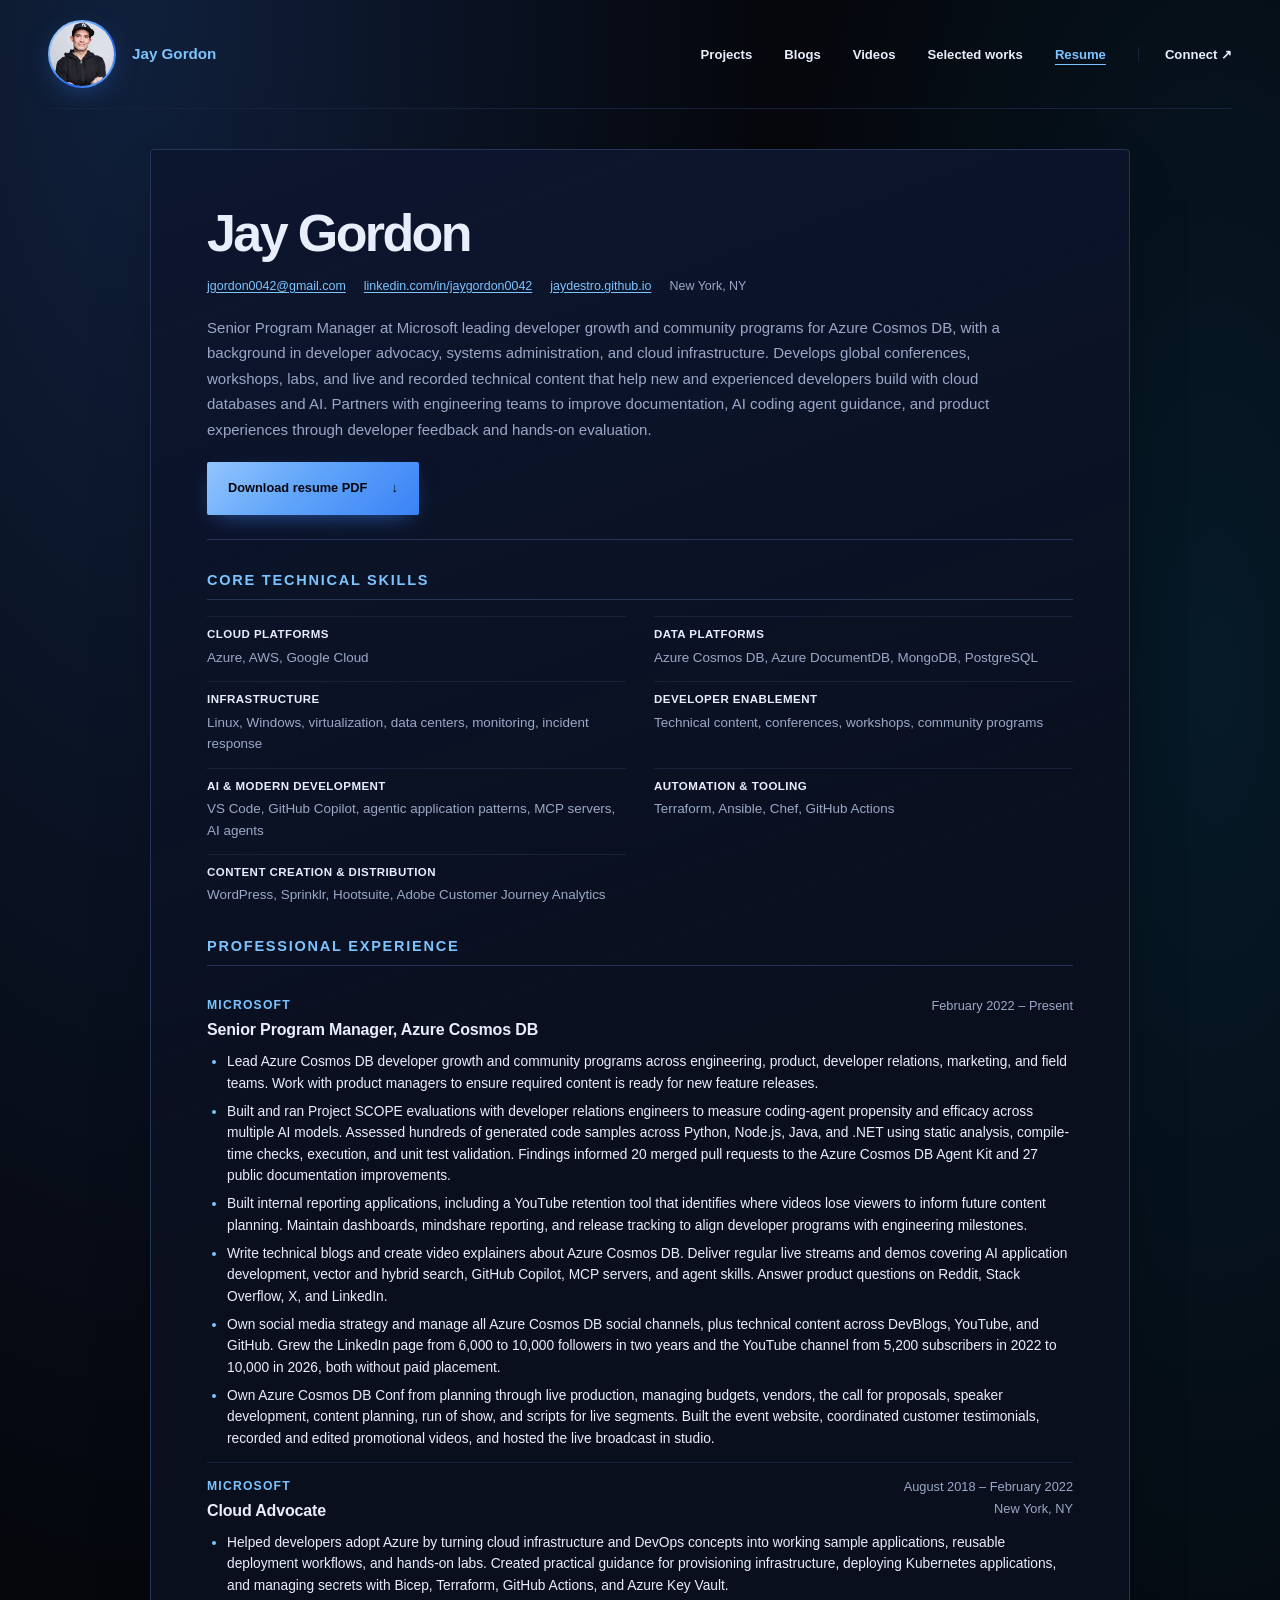
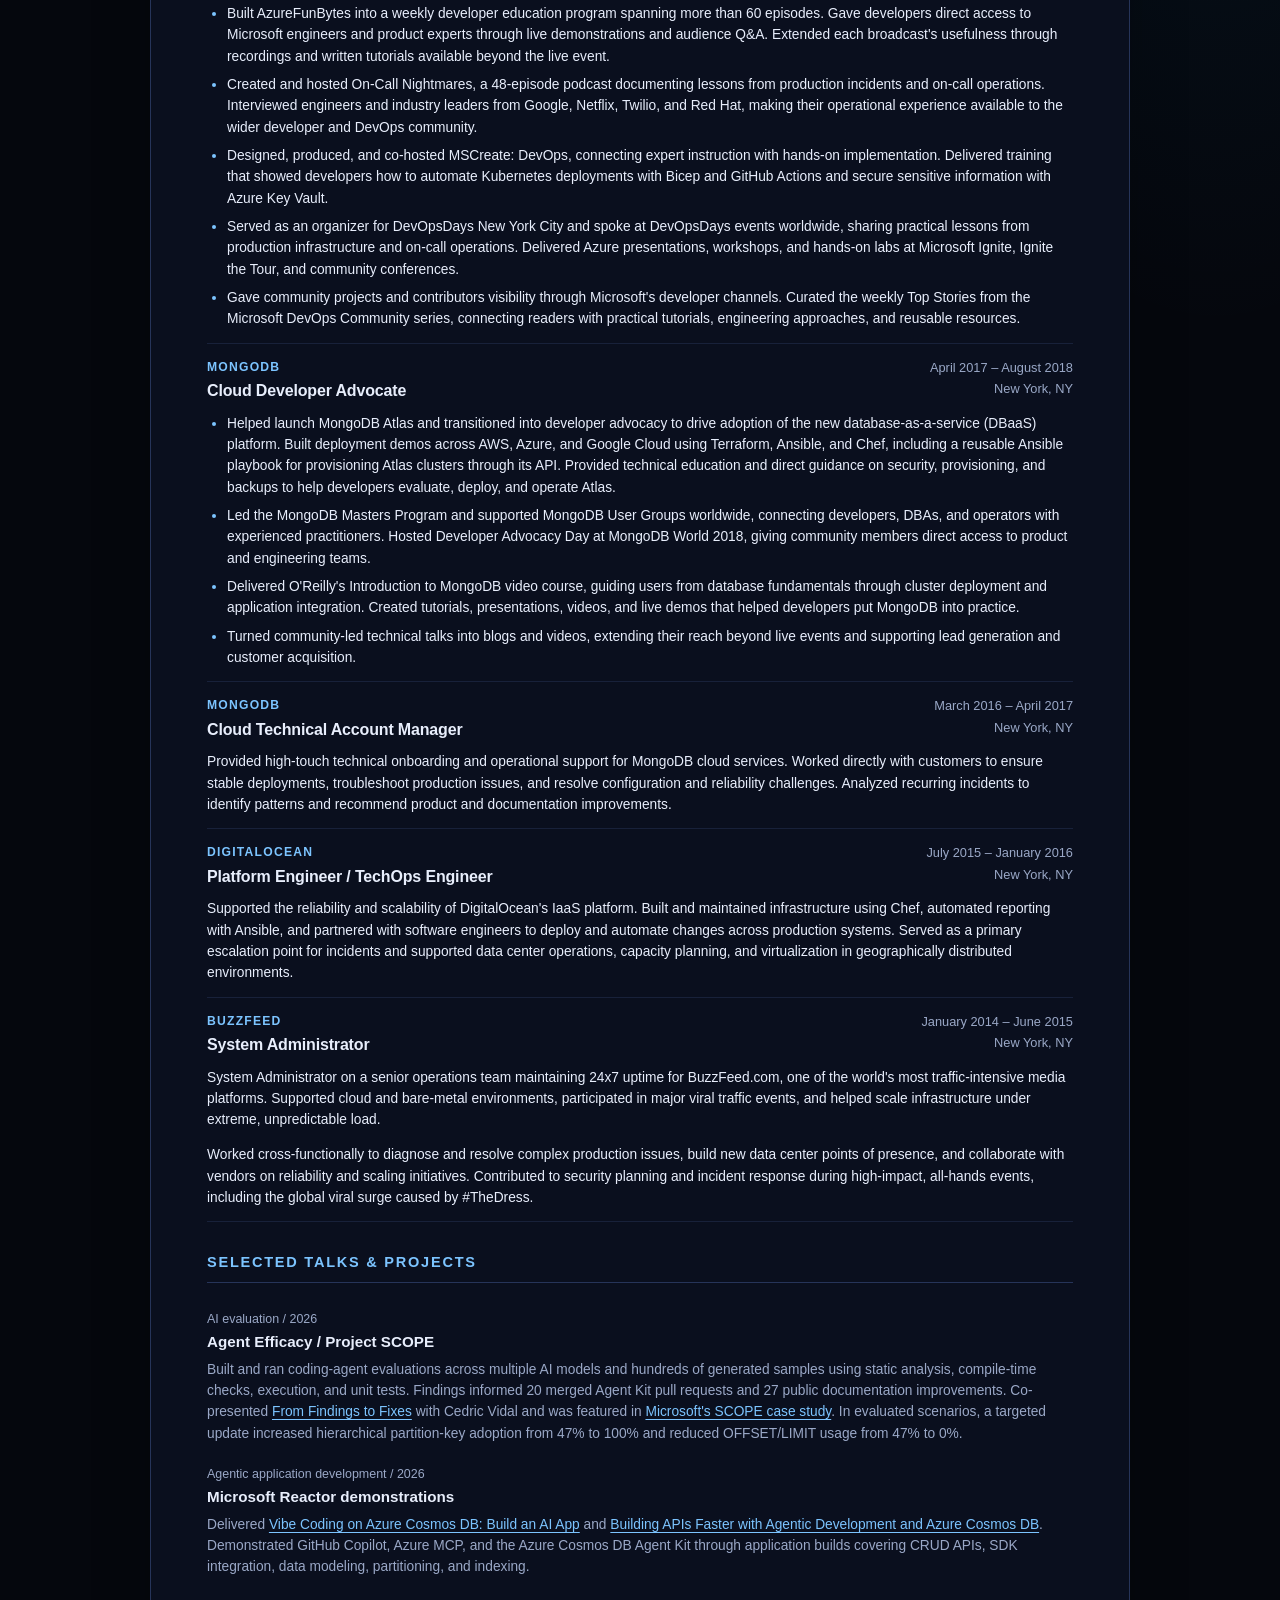
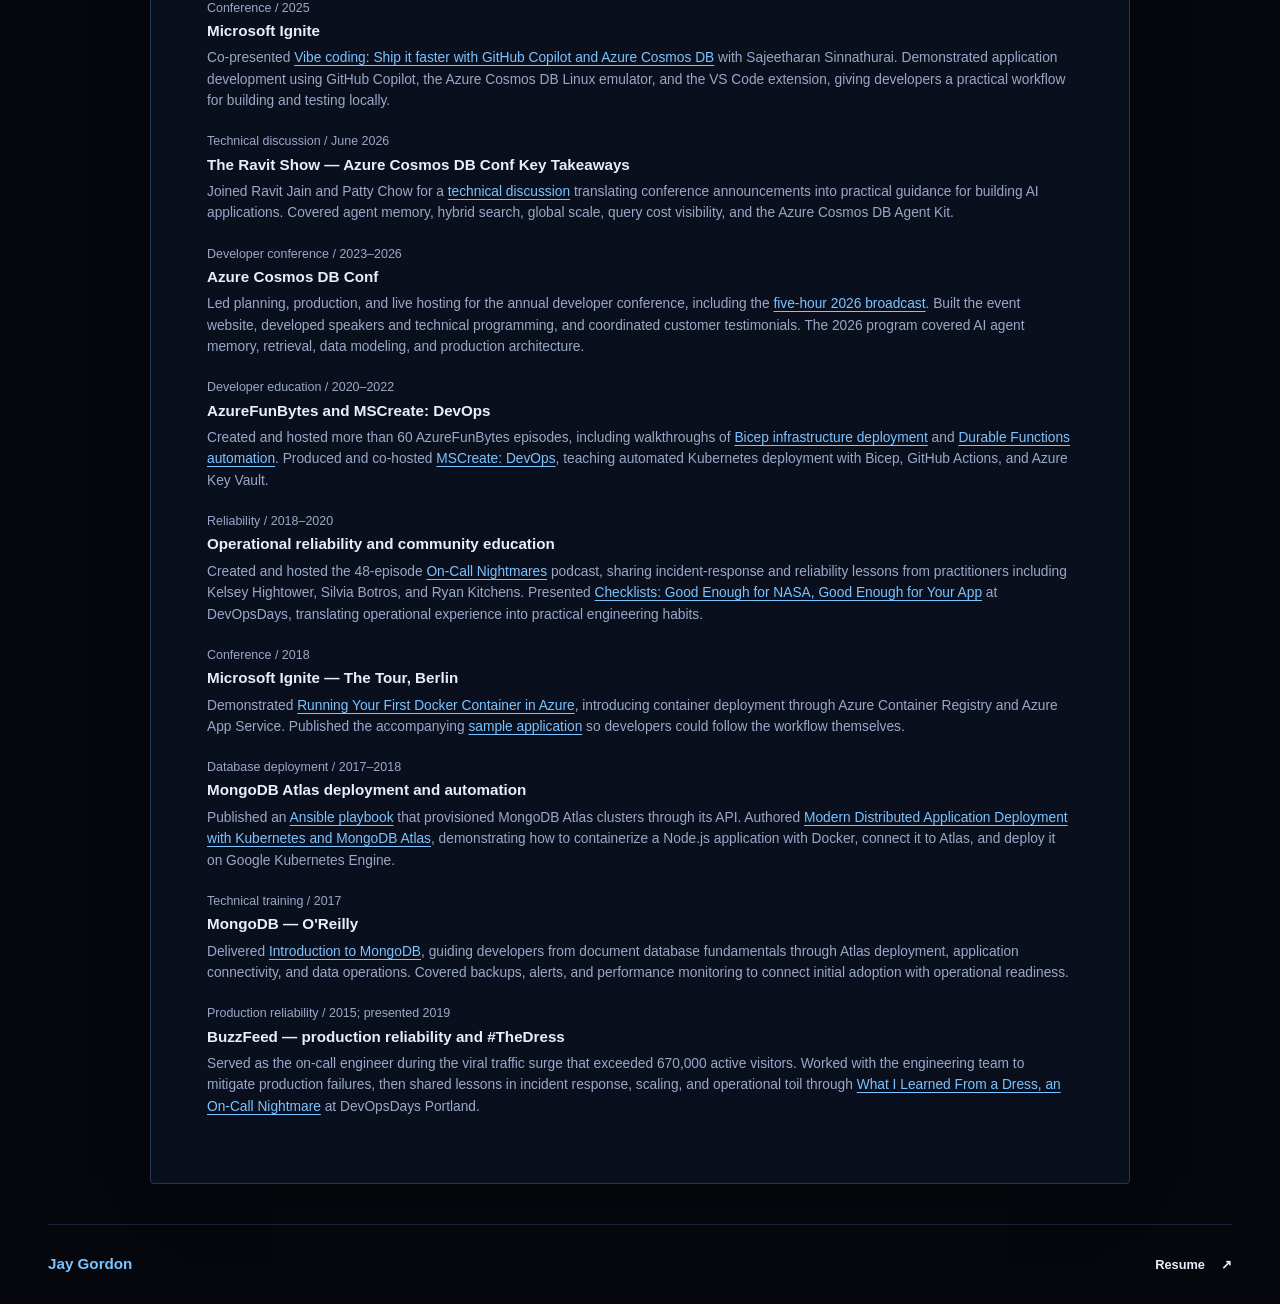
==== commit 6a022083: "Remove employer and title from site header and footer Co-authored-by: Copilot <223556219+Copilot@use" ====
--- a/resume.html
+++ b/resume.html
@@ -19,10 +19,10 @@
   <body>
     <a class="skip-link" href="#main">Skip to content</a>
     <header class="site-header wrap">
-      <a class="site-identity" href="./" aria-label="Jay Gordon home">
-        <span class="portrait-frame"><img src="headshot-480.webp" width="64" height="64" alt="" fetchpriority="high"></span>
-        <span class="identity-copy"><span class="portrait-name">Jay Gordon</span><span>Senior Program Manager / Microsoft</span></span>
-      </a>
+      <div class="site-identity">
+        <a class="portrait-frame" href="https://www.linkedin.com/in/jaygordon0042/" aria-label="Jay Gordon on LinkedIn"><img src="headshot-480.webp" width="64" height="64" alt="" fetchpriority="high"></a>
+        <a class="identity-copy" href="./" aria-label="Jay Gordon home"><span class="portrait-name">Jay Gordon</span></a>
+      </div>
       <nav aria-label="Main navigation">
         <a href="./#projects">Projects</a>
         <a href="./#blogs">Blogs</a>
@@ -196,7 +196,7 @@
     </main>
     <footer class="site-footer wrap">
       <a class="site-identity footer-identity" href="./" aria-label="Jay Gordon home">
-        <span class="identity-copy"><span class="portrait-name">Jay Gordon</span><span>Senior Program Manager / Microsoft</span></span>
+        <span class="identity-copy"><span class="portrait-name">Jay Gordon</span></span>
       </a>
       <a class="text-link" href="resume.html" aria-current="page">Resume <span aria-hidden="true">&#8599;</span></a>
     </footer>
--- a/styles.css
+++ b/styles.css
@@ -52,8 +52,9 @@
 .button { display: inline-flex; align-items: center; justify-content: center; gap: 24px; padding: 16px 21px; background: var(--gradient-accent); color: var(--accent-ink); border: 0; border-radius: 2px; font-size: .8rem; font-weight: 600; box-shadow: 0 8px 24px -10px rgba(59, 130, 246, .7); transition: box-shadow .15s; }
 .button:hover { background: var(--gradient-accent-hover); box-shadow: 0 10px 30px -8px rgba(96, 165, 250, .85); text-decoration: none; }
 .text-link { font-size: .8rem; font-weight: 600; display: inline-flex; gap: 16px; align-items: center; }
-.portrait-frame { flex: 0 0 68px; width: 68px; aspect-ratio: 1; padding: 2px; overflow: hidden; border-radius: 50%; background: linear-gradient(135deg, #bfdbfe 0%, #60a5fa 35%, #2563eb 65%, #7cc4ff 100%); box-shadow: 0 8px 32px -12px rgba(59, 130, 246, .65); }
+.portrait-frame { display: block; flex: 0 0 68px; width: 68px; aspect-ratio: 1; padding: 2px; overflow: hidden; border-radius: 50%; background: linear-gradient(135deg, #bfdbfe 0%, #60a5fa 35%, #2563eb 65%, #7cc4ff 100%); box-shadow: 0 8px 32px -12px rgba(59, 130, 246, .65); }
 .portrait-frame img { display: block; width: 100%; height: 100%; object-fit: cover; object-position: center 24%; border-radius: 50%; }
+.portrait-frame:focus-visible { outline-offset: 4px; }
 .portrait-name { color: var(--accent-soft); font-size: .95rem; font-weight: 650; }
 .hero-video { min-width: 0; margin: 0; }
 .video-frame { overflow: hidden; border: 1px solid var(--line-strong); border-radius: 6px; background: var(--surface); box-shadow: 0 24px 70px -35px rgba(59, 130, 246, .5); }
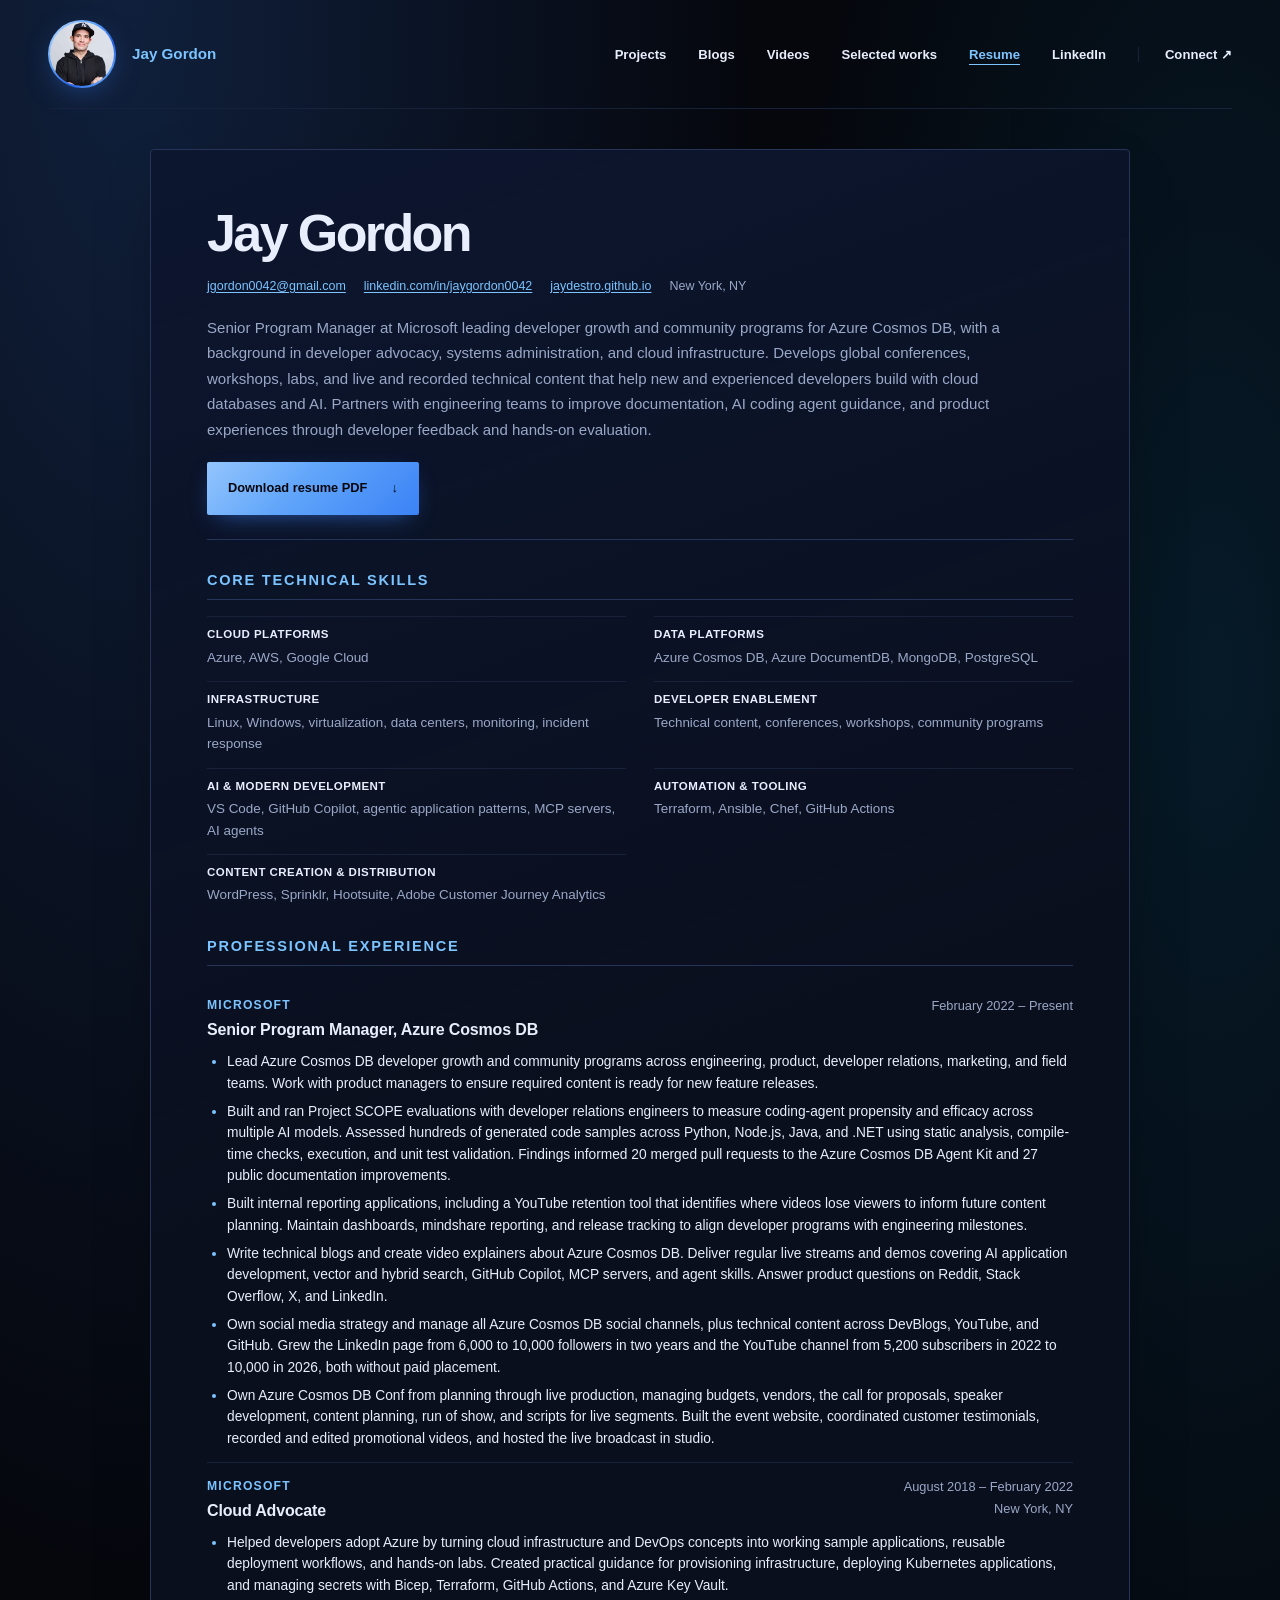
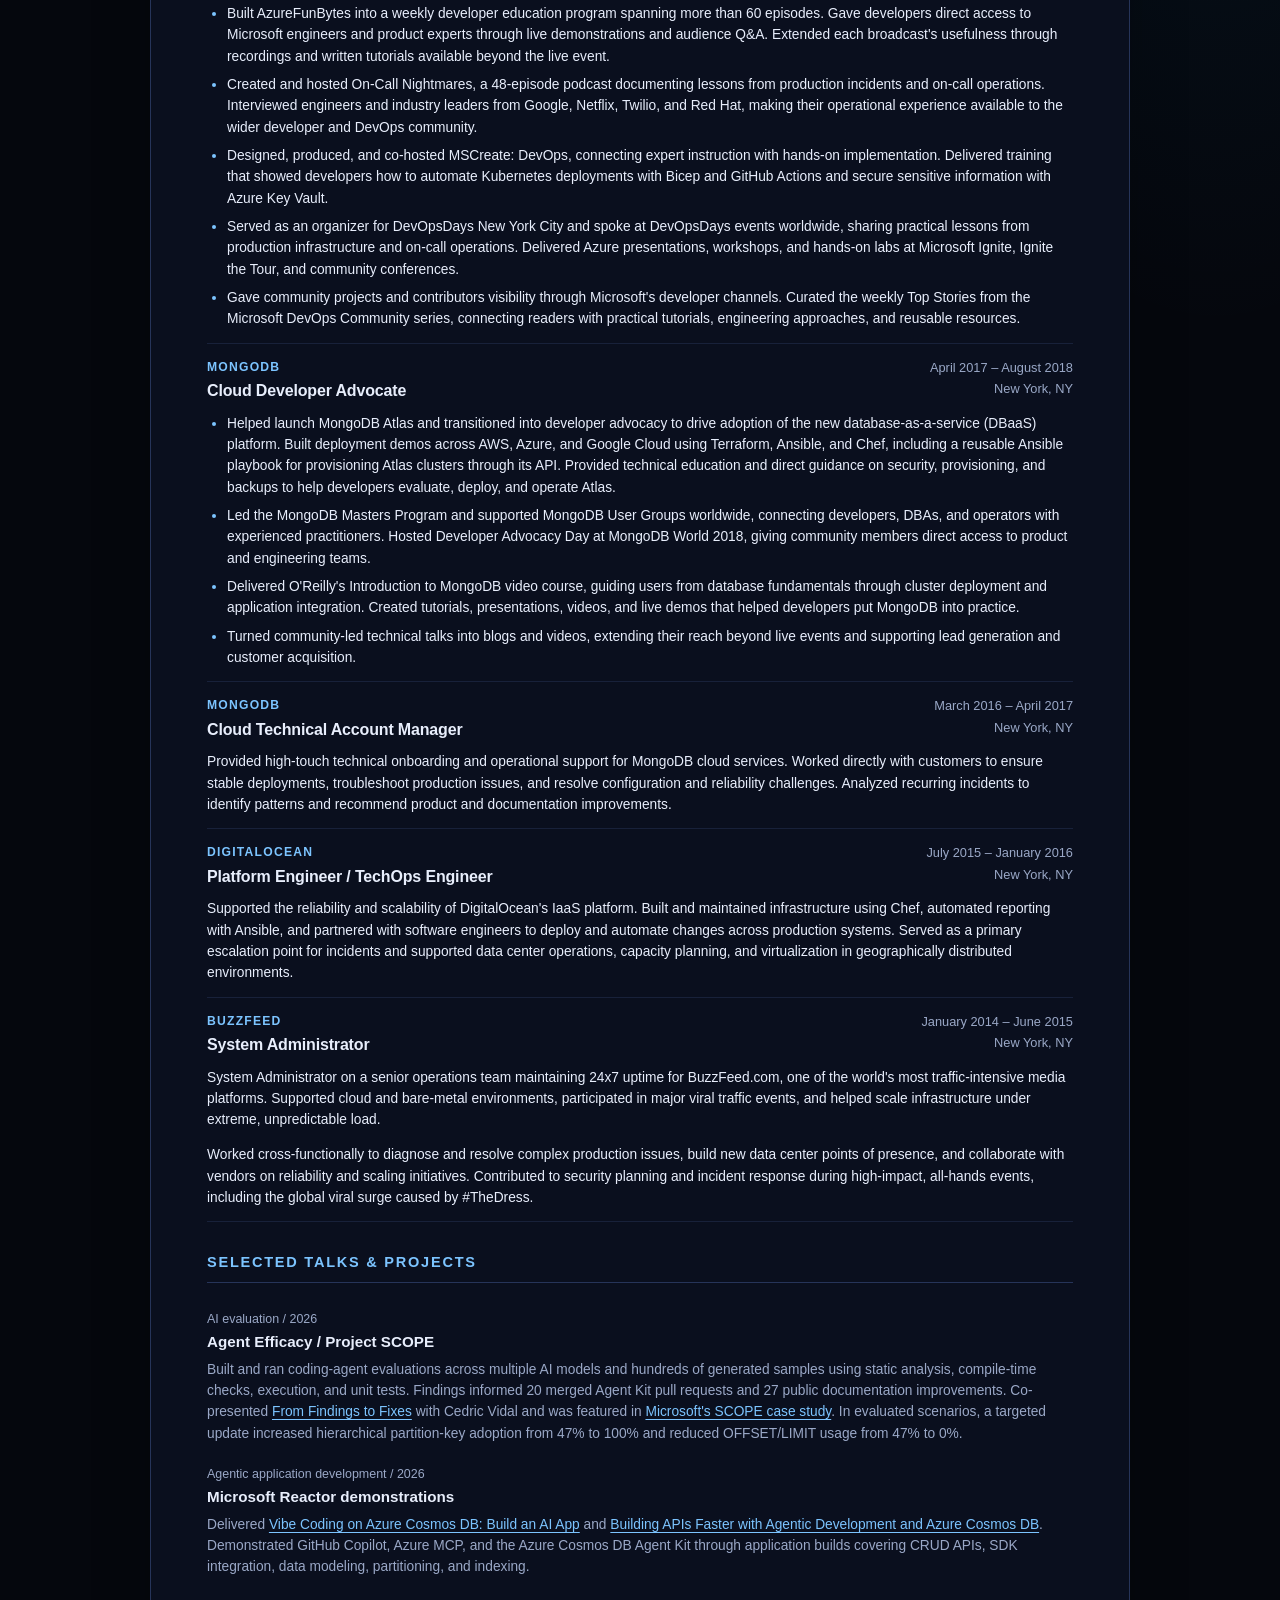
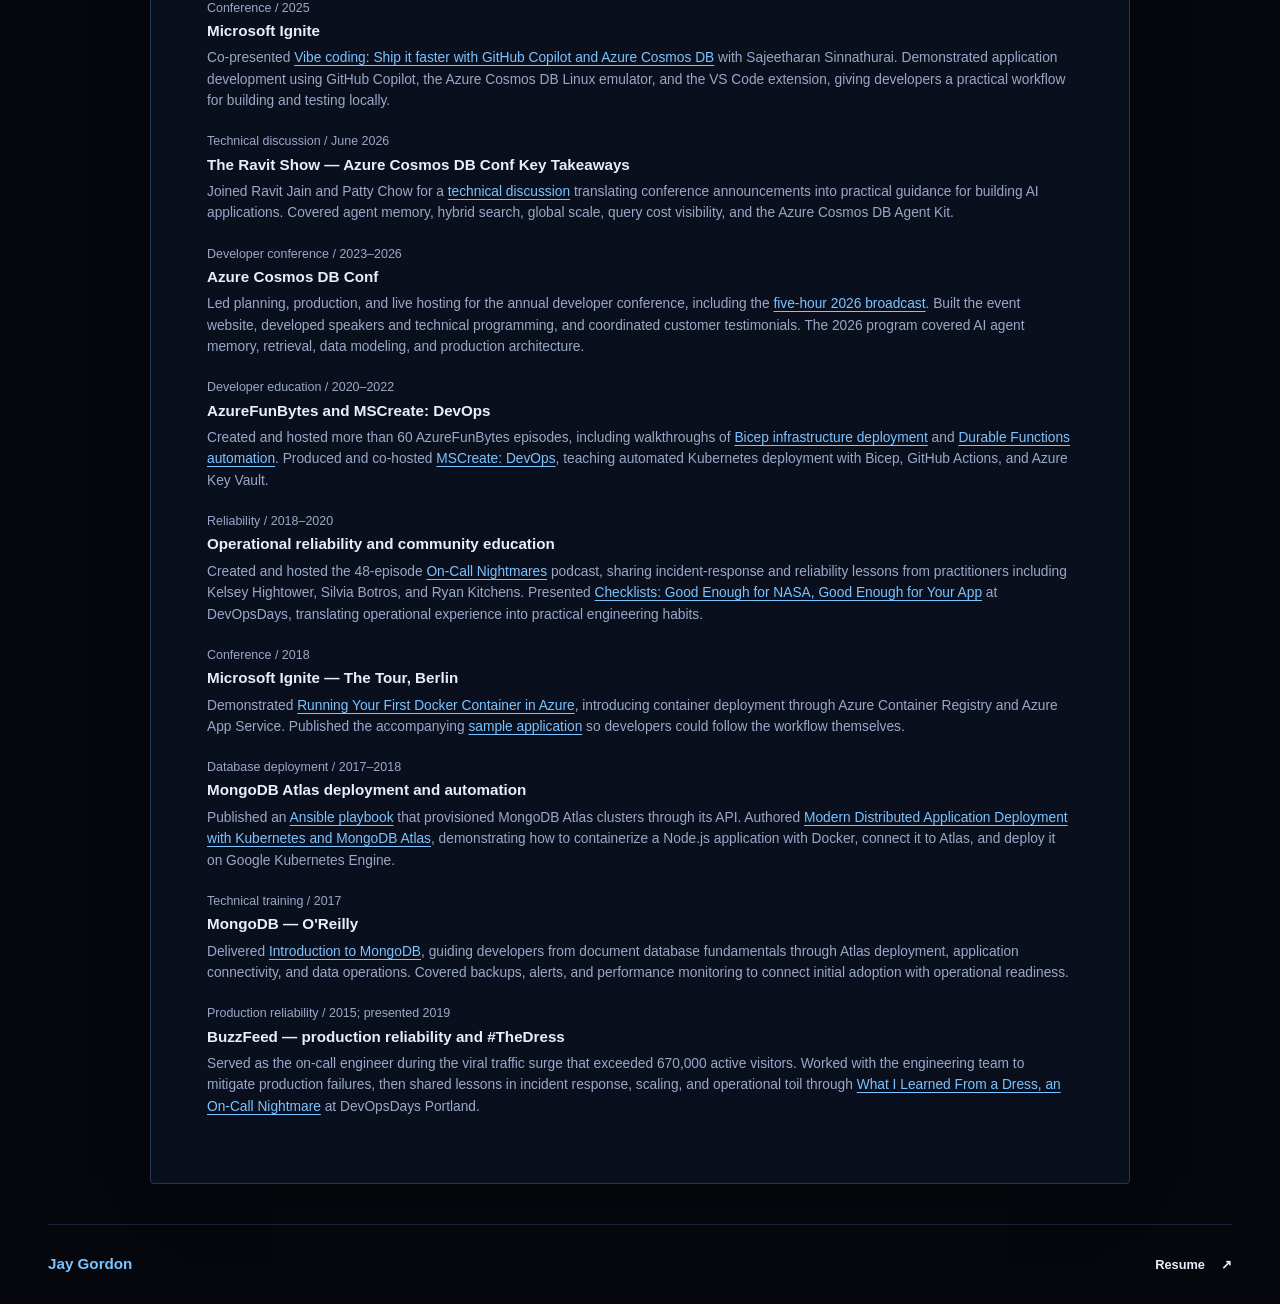
==== commit f0f0bdf6: "Add LinkedIn navigation and feature Developer Hub and aeo-skill Co-authored-by: Copilot <223556219+C" ====
--- a/resume.html
+++ b/resume.html
@@ -29,6 +29,7 @@
         <a href="./#videos">Videos</a>
         <a href="./#selected-works">Selected works</a>
         <a href="resume.html" aria-current="page">Resume</a>
+        <a href="https://www.linkedin.com/in/jaygordon0042/">LinkedIn</a>
         <a href="./#connect">Connect <span aria-hidden="true">&#8599;</span></a>
       </nav>
     </header>
--- a/styles.css
+++ b/styles.css
@@ -93,6 +93,7 @@
 .selected-work a { color: var(--accent-soft); text-decoration: underline; text-decoration-color: var(--line-strong); text-underline-offset: .2em; }
 .selected-work a:hover { text-decoration-color: currentColor; }
 .selected-work-list .selected-work p:not(.eyebrow) { font-size: .8rem; }
+.work-image { display: block; width: 100%; height: auto; aspect-ratio: 1200 / 630; object-fit: contain; margin-block: 16px; border-radius: 3px; }
 .talks-section { background: var(--gradient-band); border-block: 1px solid var(--line); }
 .talks-layout { display: grid; grid-template-columns: .8fr 1.4fr; gap: 64px; }
 .talks-intro > p:not(.eyebrow) { font-size: .9rem; color: var(--muted); max-width: 300px; margin-top: 24px; margin-bottom: 26px; }
